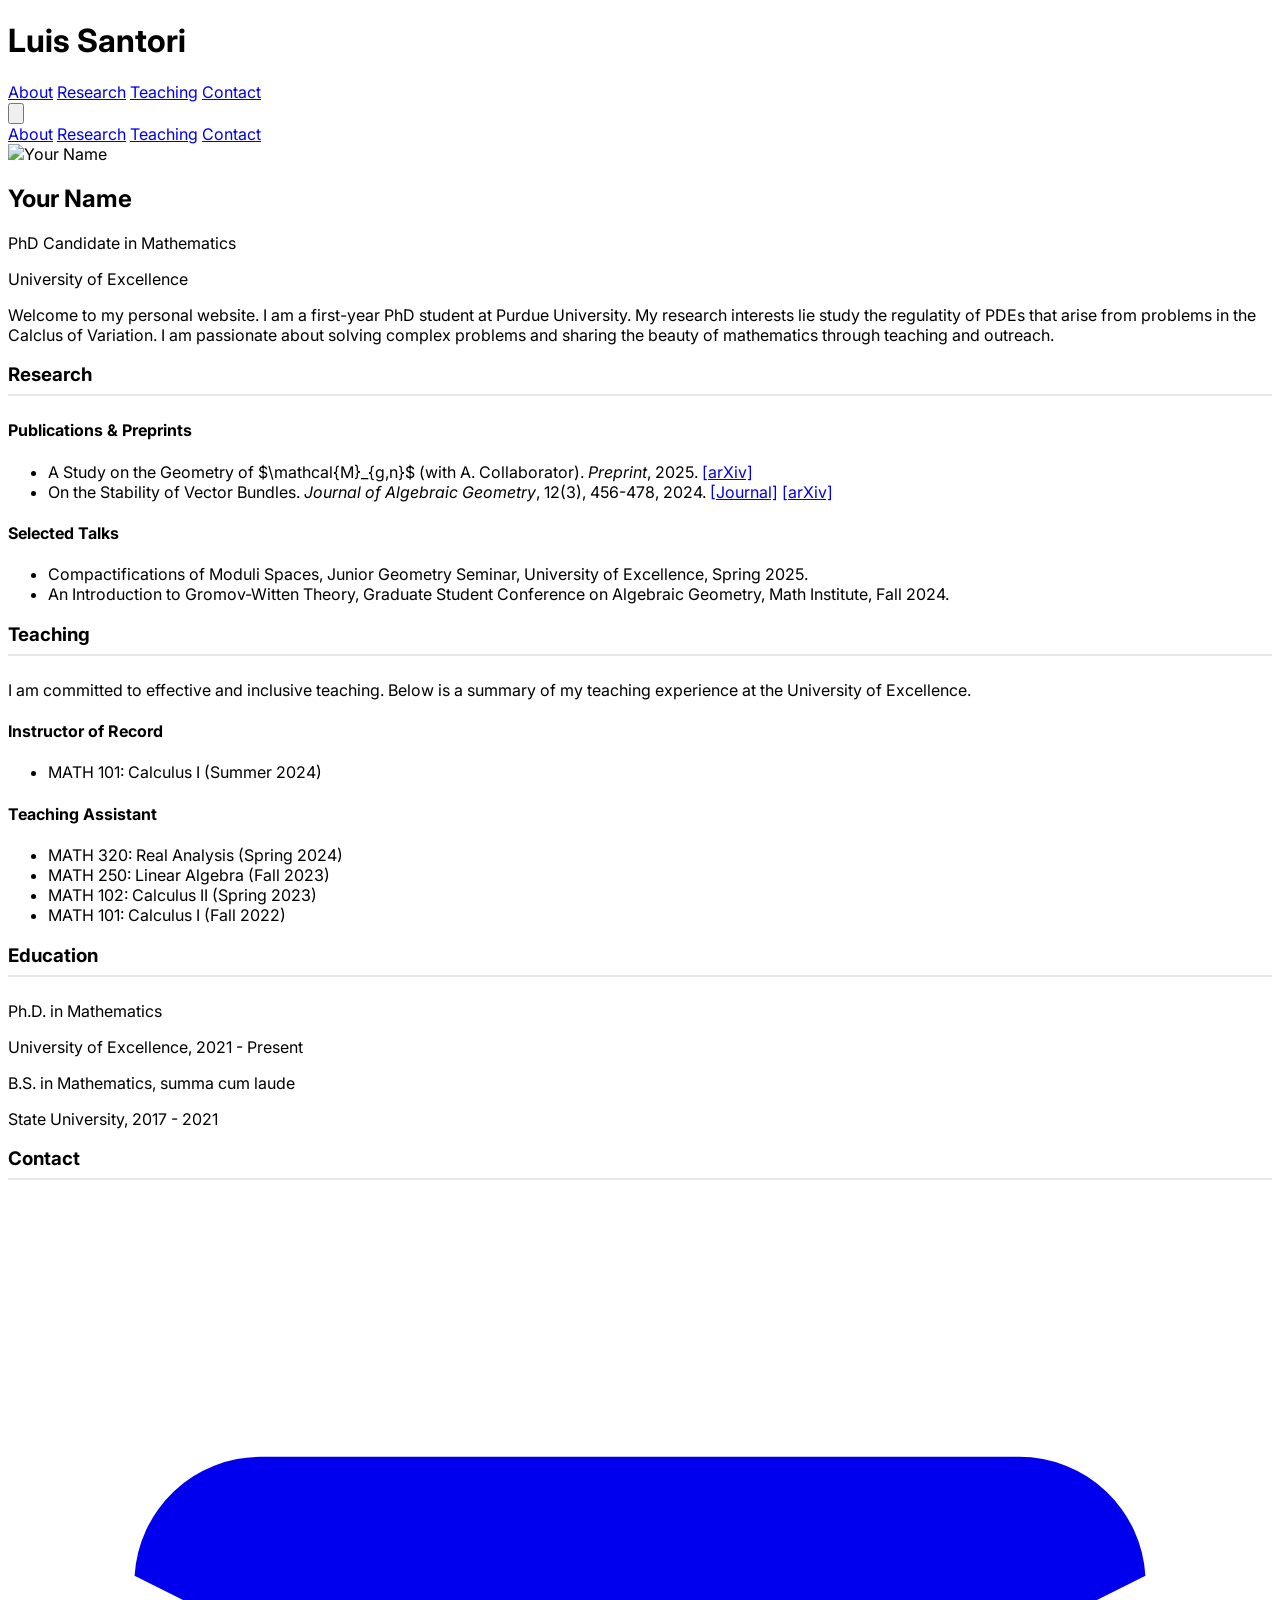
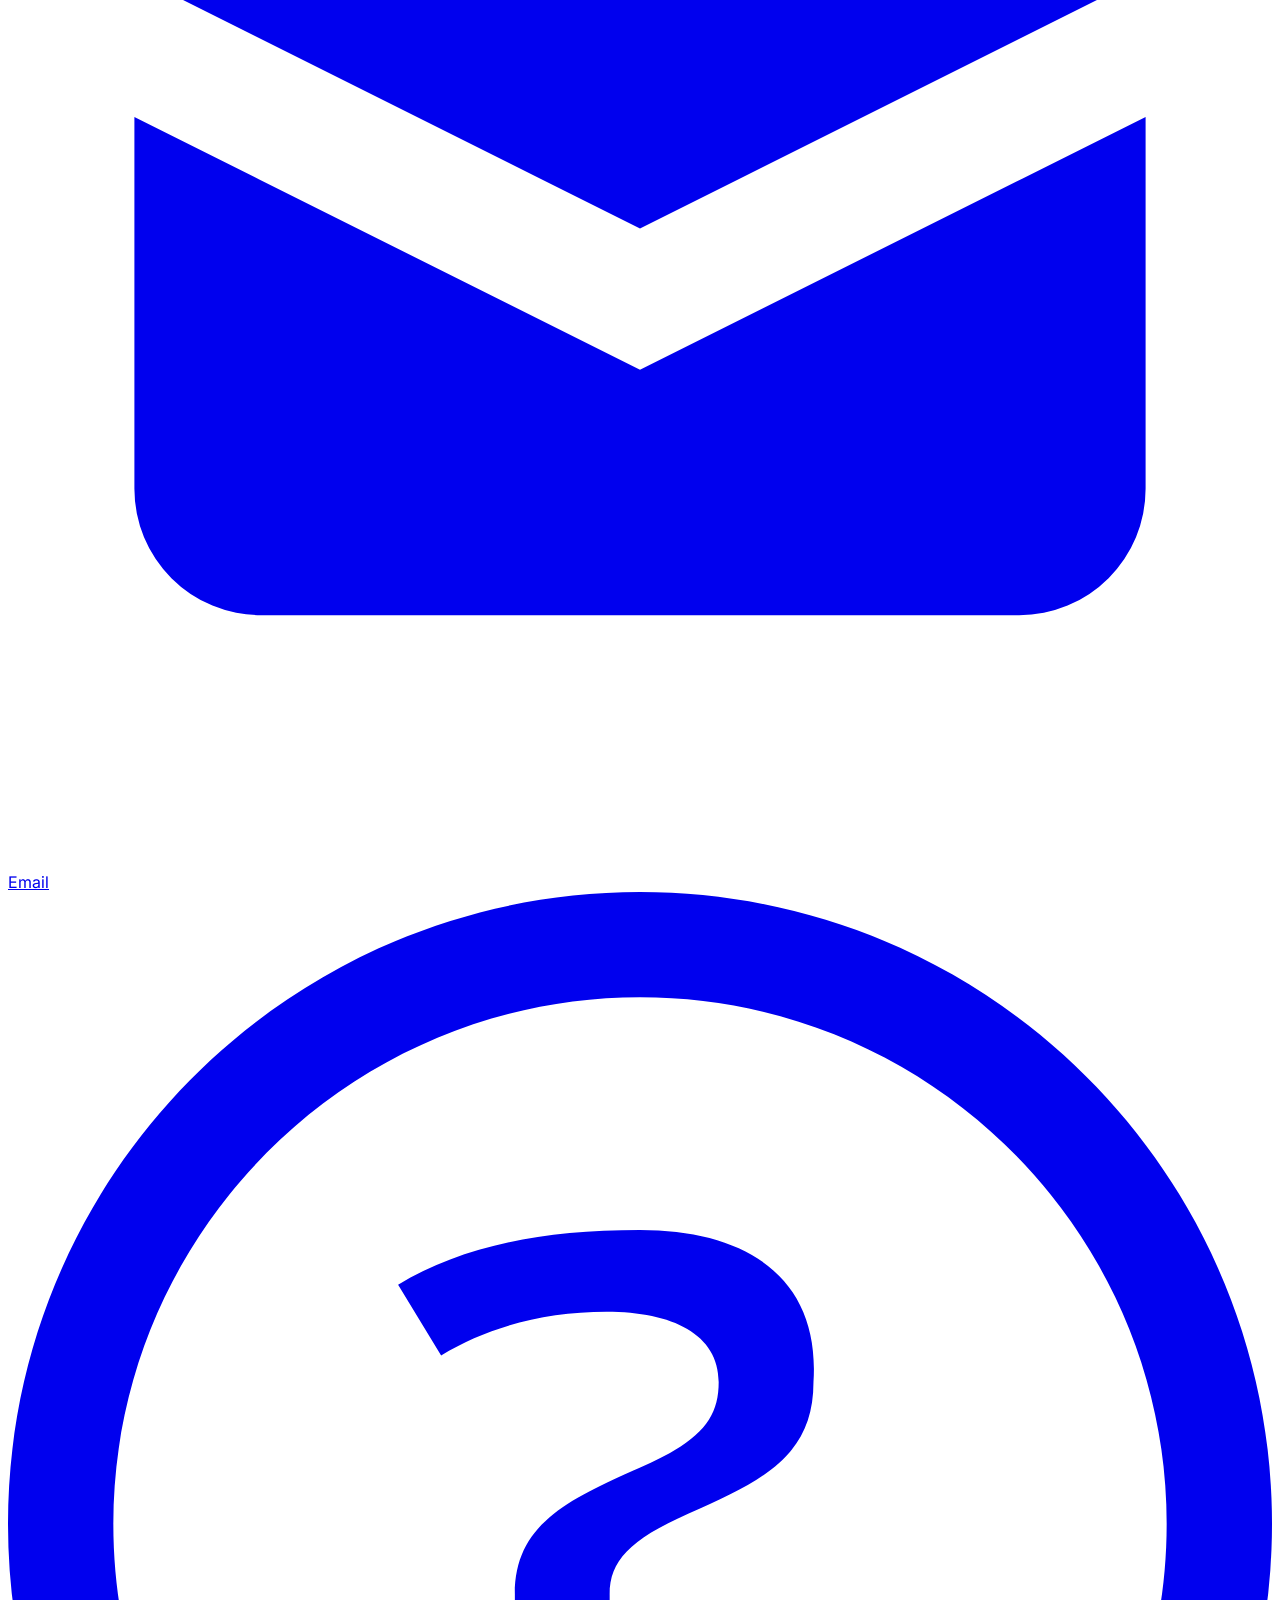
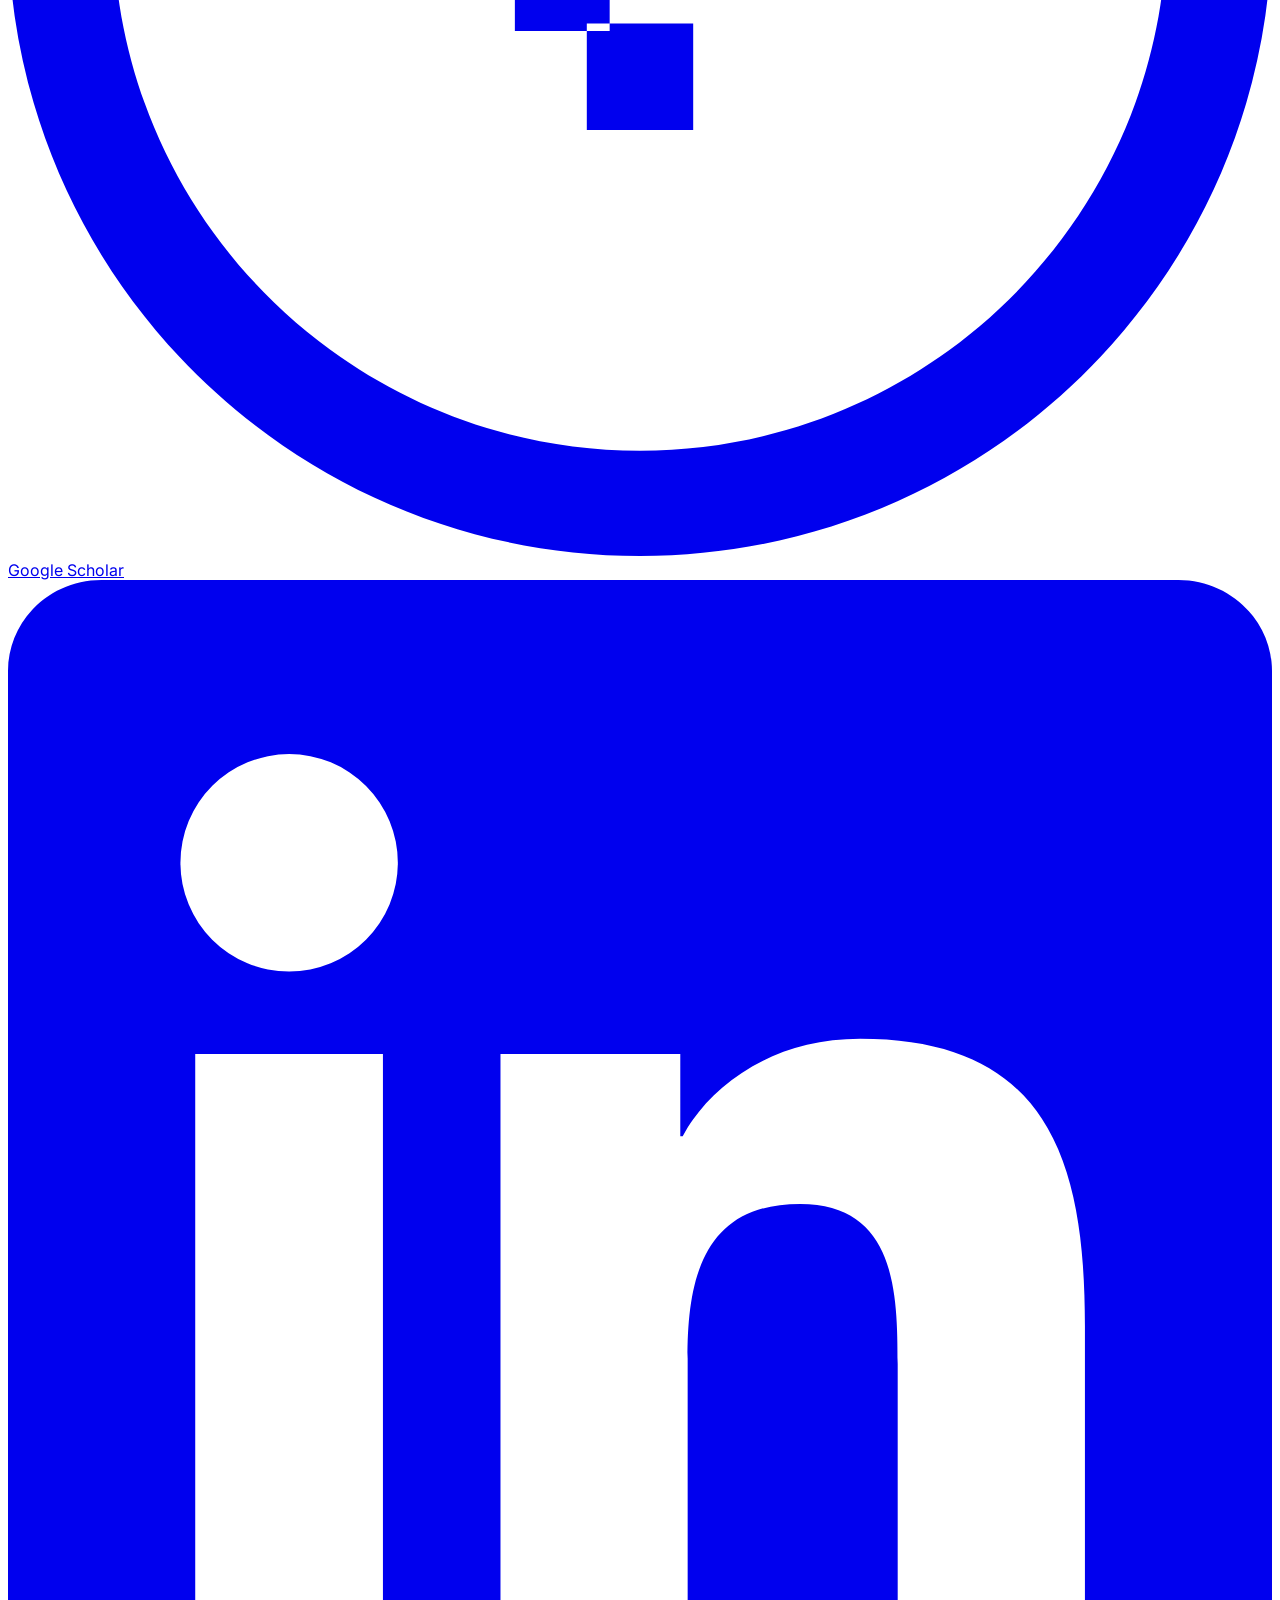
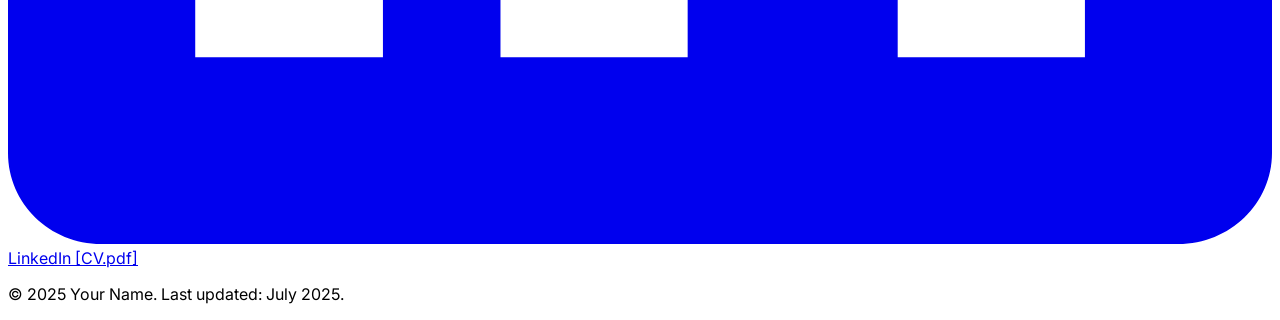
==== index.html @ cc367f64 "Update index.html" ====
<!DOCTYPE html>
<html lang="en">
<head>
    <meta charset="UTF-8">
    <meta name="viewport" content="width=device-width, initial-scale=1.0">
    <title>Luis Santori - Personal Academic Website</title>
    
    <!-- Tailwind CSS for styling -->
    <script src="https://cdn.tailwindcss.com"></script>
    
    <!-- Google Fonts: Inter for a clean, modern look -->
    <link rel="preconnect" href="https://fonts.googleapis.com">
    <link rel="preconnect" href="https://fonts.gstatic.com" crossorigin>
    <link href="https://fonts.googleapis.com/css2?family=Inter:wght@400;500;700&display=swap" rel="stylesheet">
    
    <!-- MathJax for LaTeX rendering -->
    <script>
        MathJax = {
          tex: {
            inlineMath: [['$', '$'], ['\\(', '\\)']],
            displayMath: [['$$', '$$'], ['\\[', '\\]']],
            processEscapes: true,
            processEnvironments: true
          },
          options: {
            skipHtmlTags: ['script', 'noscript', 'style', 'textarea', 'pre']
          }
        };
    </script>
    <script src="https://cdn.jsdelivr.net/npm/mathjax@3/es5/tex-mml-chtml.js" id="MathJax-script"></script>

    <style>
        /* Custom styles */
        body {
            font-family: 'Inter', sans-serif;
            scroll-behavior: smooth;
        }
        .section-title {
            border-bottom: 2px solid #e5e7eb; /* gray-200 */
            padding-bottom: 0.5rem;
            margin-bottom: 1.5rem;
        }
        /* Style for active navigation link */
        .nav-link-active {
            color: #1d4ed8; /* blue-700 */
            font-weight: 500;
        }
        /* Simple animation for section fade-in on scroll */
        .fade-in-section {
            opacity: 0;
            transform: translateY(20px);
            transition: opacity 0.6s ease-out, transform 0.6s ease-out;
        }
        .fade-in-section.is-visible {
            opacity: 1;
            transform: translateY(0);
        }
    </style>
</head>
<body class="bg-gray-50 text-gray-800">

    <!-- Header & Navigation -->
    <header class="bg-white/80 backdrop-blur-lg sticky top-0 z-50 border-b border-gray-200">
        <div class="container mx-auto px-6 py-4 flex justify-between items-center">
            <h1 class="text-2xl font-bold text-gray-900">Luis Santori</h1>
            <nav class="hidden md:flex space-x-8 text-gray-600">
                <a href="#about" class="hover:text-blue-600 transition-colors">About</a>
                <a href="#research" class="hover:text-blue-600 transition-colors">Research</a>
                <a href="#teaching" class="hover:text-blue-600 transition-colors">Teaching</a>
                <a href="#contact" class="hover:text-blue-600 transition-colors">Contact</a>
            </nav>
            <!-- Mobile Menu Button -->
            <button id="mobile-menu-button" class="md:hidden focus:outline-none">
                <svg class="w-6 h-6" fill="none" stroke="currentColor" viewBox="0 0 24 24" xmlns="http://www.w3.org/2000/svg"><path stroke-linecap="round" stroke-linejoin="round" stroke-width="2" d="M4 6h16M4 12h16m-7 6h7"></path></svg>
            </button>
        </div>
        <!-- Mobile Menu -->
        <div id="mobile-menu" class="hidden md:hidden px-6 pb-4">
            <a href="#about" class="block py-2 text-gray-600 hover:text-blue-600">About</a>
            <a href="#research" class="block py-2 text-gray-600 hover:text-blue-600">Research</a>
            <a href="#teaching" class="block py-2 text-gray-600 hover:text-blue-600">Teaching</a>
            <a href="#contact" class="block py-2 text-gray-600 hover:text-blue-600">Contact</a>
        </div>
    </header>

    <!-- Main Content -->
    <main class="container mx-auto px-6 py-12">

        <!-- Hero/About Section -->
        <section id="about" class="mb-16 fade-in-section">
            <div class="flex flex-col md:flex-row items-center gap-8">
                <div class="w-48 h-48 md:w-56 md:h-56 flex-shrink-0">
                    <img src="https://placehold.co/400x400/e2e8f0/334155?text=Your+Photo" 
                         alt="Your Name" 
                         class="rounded-full object-cover w-full h-full shadow-lg"
                         onerror="this.onerror=null;this.src='https://placehold.co/400x400/e2e8f0/334155?text=Image+Not+Found';">
                </div>
                <div class="text-center md:text-left">
                    <h2 class="text-4xl font-bold text-gray-900">Your Name</h2>
                    <p class="text-xl text-blue-700 mt-1">PhD Candidate in Mathematics</p>
                    <p class="text-lg text-gray-600">University of Excellence</p>
                    <p class="mt-4 max-w-2xl text-gray-700">
                        Welcome to my personal website. I am a first-year PhD student at Purdue University. My research interests lie study the regulatity of PDEs that arise from problems in the Calclus of Variation. I am passionate about solving complex problems and sharing the beauty of mathematics through teaching and outreach.
                    </p>
                </div>
            </div>
        </section>

        <!-- Research Section -->
        <section id="research" class="mb-16 fade-in-section">
            <h3 class="text-3xl font-bold section-title">Research</h3>
            
            <div class="space-y-8">
                <div>
                    <h4 class="text-xl font-semibold text-gray-800 mb-2">Publications & Preprints</h4>
                    <ul class="list-disc list-inside space-y-4 pl-4">
                        <li>
                            <span class="font-semibold">A Study on the Geometry of $\mathcal{M}_{g,n}$</span> (with A. Collaborator). 
                            <em class="text-gray-600">Preprint</em>, 2025. 
                            <a href="#" class="text-blue-600 hover:underline">[arXiv]</a>
                        </li>
                        <li>
                            <span class="font-semibold">On the Stability of Vector Bundles</span>. 
                            <em class="text-gray-600">Journal of Algebraic Geometry</em>, 12(3), 456-478, 2024.
                            <a href="#" class="text-blue-600 hover:underline">[Journal]</a> 
                            <a href="#" class="text-blue-600 hover:underline">[arXiv]</a>
                        </li>
                    </ul>
                </div>

                <div>
                    <h4 class="text-xl font-semibold text-gray-800 mb-2">Selected Talks</h4>
                    <ul class="list-disc list-inside space-y-4 pl-4">
                        <li>
                            <span class="font-semibold">Compactifications of Moduli Spaces</span>, Junior Geometry Seminar, University of Excellence, Spring 2025.
                        </li>
                        <li>
                            <span class="font-semibold">An Introduction to Gromov-Witten Theory</span>, Graduate Student Conference on Algebraic Geometry, Math Institute, Fall 2024.
                        </li>
                    </ul>
                </div>
            </div>
        </section>

        <!-- Teaching Section -->
        <section id="teaching" class="mb-16 fade-in-section">
            <h3 class="text-3xl font-bold section-title">Teaching</h3>
            <p class="mb-4 text-gray-700">I am committed to effective and inclusive teaching. Below is a summary of my teaching experience at the University of Excellence.</p>
            <div class="space-y-4">
                <div class="p-4 bg-white rounded-lg shadow-sm border border-gray-200">
                    <h4 class="font-semibold text-lg text-gray-800">Instructor of Record</h4>
                    <ul class="list-disc list-inside pl-4 mt-2 text-gray-600">
                        <li>MATH 101: Calculus I (Summer 2024)</li>
                    </ul>
                </div>
                <div class="p-4 bg-white rounded-lg shadow-sm border border-gray-200">
                    <h4 class="font-semibold text-lg text-gray-800">Teaching Assistant</h4>
                    <ul class="list-disc list-inside pl-4 mt-2 text-gray-600">
                        <li>MATH 320: Real Analysis (Spring 2024)</li>
                        <li>MATH 250: Linear Algebra (Fall 2023)</li>
                        <li>MATH 102: Calculus II (Spring 2023)</li>
                        <li>MATH 101: Calculus I (Fall 2022)</li>
                    </ul>
                </div>
            </div>
        </section>

        <!-- Education Section -->
        <section id="education" class="mb-16 fade-in-section">
            <h3 class="text-3xl font-bold section-title">Education</h3>
            <div class="space-y-4">
                 <div class="p-4 bg-white rounded-lg shadow-sm border border-gray-200">
                    <p class="font-semibold text-lg">Ph.D. in Mathematics</p>
                    <p class="text-gray-600">University of Excellence, 2021 - Present</p>
                </div>
                <div class="p-4 bg-white rounded-lg shadow-sm border border-gray-200">
                    <p class="font-semibold text-lg">B.S. in Mathematics, summa cum laude</p>
                    <p class="text-gray-600">State University, 2017 - 2021</p>
                </div>
            </div>
        </section>

        <!-- Contact Section -->
        <section id="contact" class="fade-in-section">
            <h3 class="text-3xl font-bold section-title">Contact</h4>
            <div class="flex flex-wrap gap-6 items-center">
                <a href="mailto:your.email@example.com" class="flex items-center space-x-2 text-gray-700 hover:text-blue-600 transition-colors">
                    <svg class="w-6 h-6" fill="currentColor" viewBox="0 0 20 20"><path d="M2.003 5.884L10 9.882l7.997-3.998A2 2 0 0016 4H4a2 2 0 00-1.997 1.884z"></path><path d="M18 8.118l-8 4-8-4V14a2 2 0 002 2h12a2 2 0 002-2V8.118z"></path></svg>
                    <span>Email</span>
                </a>
                <a href="#" class="flex items-center space-x-2 text-gray-700 hover:text-blue-600 transition-colors">
                    <svg class="w-6 h-6" fill="currentColor" viewBox="0 0 24 24"><path d="M12 0C5.372 0 0 5.372 0 12s5.372 12 12 12 12-5.372 12-12S18.628 0 12 0zm0 22C6.486 22 2 17.514 2 12S6.486 2 12 2s10 4.486 10 10-4.486 10-10 10zm-1.432-11.314l-.001.002.001-.002zM12 6.42c-1.99 0-3.428.34-4.593 1.037l.817 1.343c.873-.532 1.942-.83 3.14-.83 1.255 0 2.13.43 2.13 1.332 0 .72-.37 1.132-1.5 1.632-1.41.62-2.37 1.1-2.37 2.4v.7h1.8v-.7c0-.62.37-1.032 1.5-1.532 1.41-.62 2.37-1.1 2.37-2.5C15.42 7.34 14.05 6.42 12 6.42zm-1.01 7.47h2.02v2.02h-2.02v-2.02z"/></svg>
                    <span>Google Scholar</span>
                </a>
                <a href="#" class="flex items-center space-x-2 text-gray-700 hover:text-blue-600 transition-colors">
                    <svg class="w-6 h-6" fill="currentColor" viewBox="0 0 24 24"><path d="M20.447 20.452h-3.554v-5.569c0-1.328-.027-3.037-1.852-3.037-1.853 0-2.136 1.445-2.136 2.939v5.667H9.351V9h3.414v1.561h.046c.477-.9 1.637-1.85 3.37-1.85 3.601 0 4.267 2.37 4.267 5.455v6.286zM5.337 7.433a2.062 2.062 0 01-2.063-2.065 2.064 2.064 0 112.063 2.065zm1.782 13.019H3.555V9h3.564v11.452zM22.225 0H1.771C.792 0 0 .774 0 1.729v20.542C0 23.227.792 24 1.771 24h20.451C23.2 24 24 23.227 24 22.271V1.729C24 .774 23.2 0 22.225 0z"/></svg>
                    <span>LinkedIn</span>
                </a>
                <a href="#" class="flex items-center space-x-2 text-gray-700 hover:text-blue-600 transition-colors">
                    <span>[CV.pdf]</span>
                </a>
            </div>
        </section>
    </main>

    <!-- Footer -->
    <footer class="bg-white border-t border-gray-200 mt-12">
        <div class="container mx-auto px-6 py-4 text-center text-gray-500">
            <p>&copy; 2025 Your Name. Last updated: July 2025.</p>
        </div>
    </footer>

    <script>
        // JavaScript for mobile menu toggle
        const mobileMenuButton = document.getElementById('mobile-menu-button');
        const mobileMenu = document.getElementById('mobile-menu');
        mobileMenuButton.addEventListener('click', () => {
            mobileMenu.classList.toggle('hidden');
        });

        // JavaScript for fade-in sections on scroll
        const sections = document.querySelectorAll('.fade-in-section');
        const observer = new IntersectionObserver((entries) => {
            entries.forEach(entry => {
                if (entry.isIntersecting) {
                    entry.target.classList.add('is-visible');
                }
            });
        }, {
            threshold: 0.1
        });
        sections.forEach(section => {
            observer.observe(section);
        });
    </script>

</body>
</html>
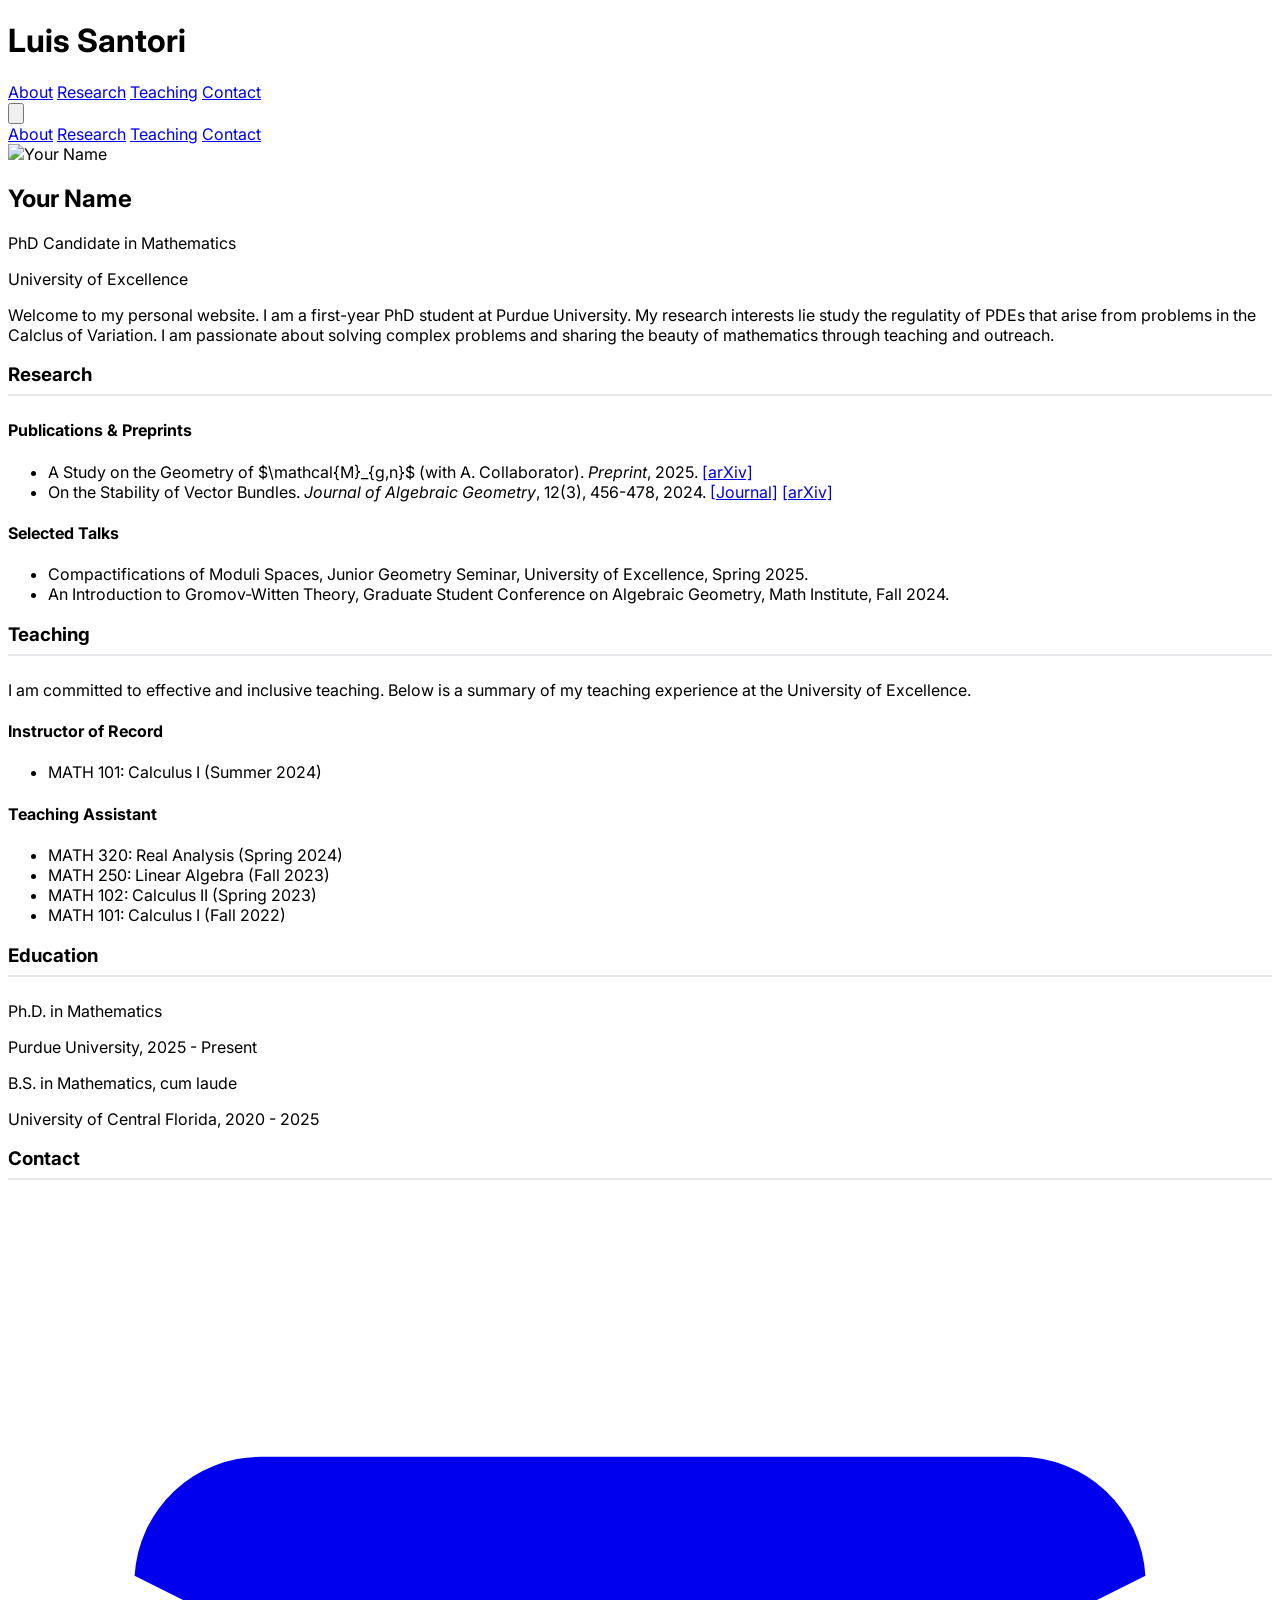
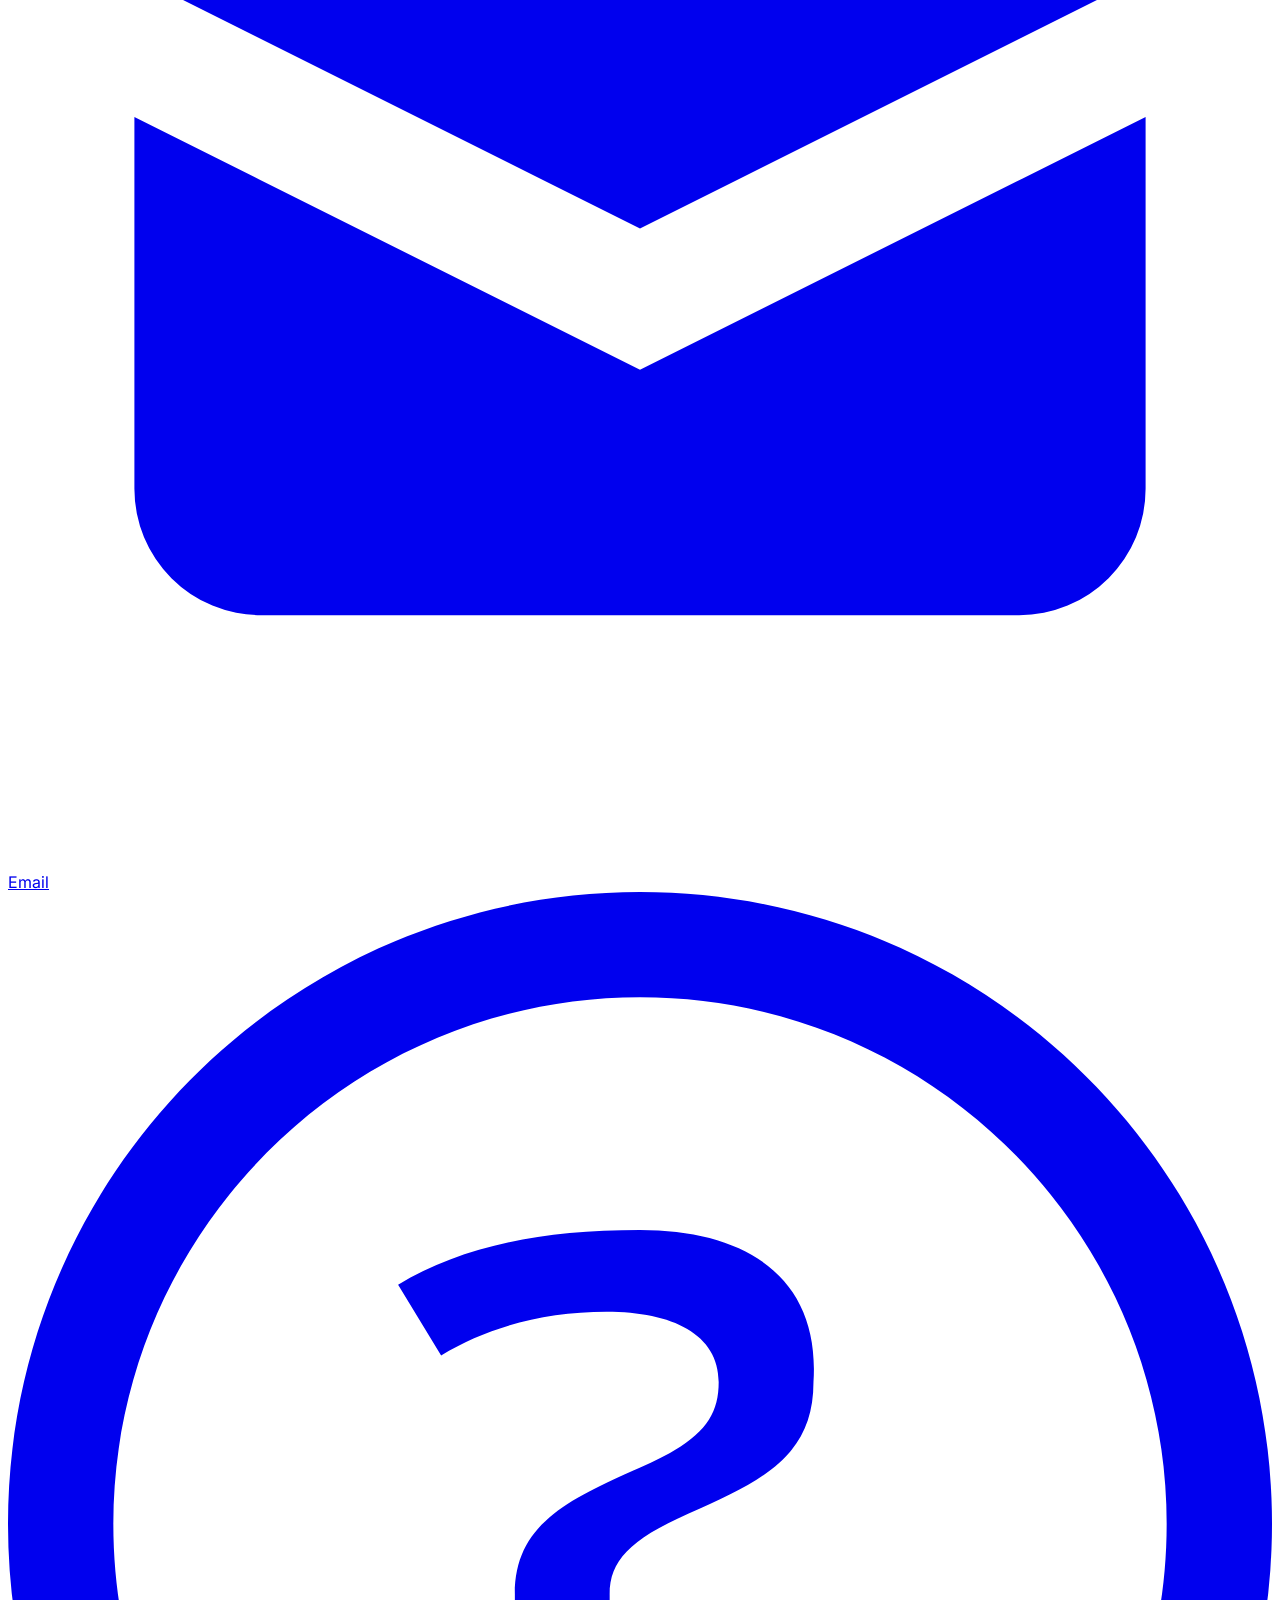
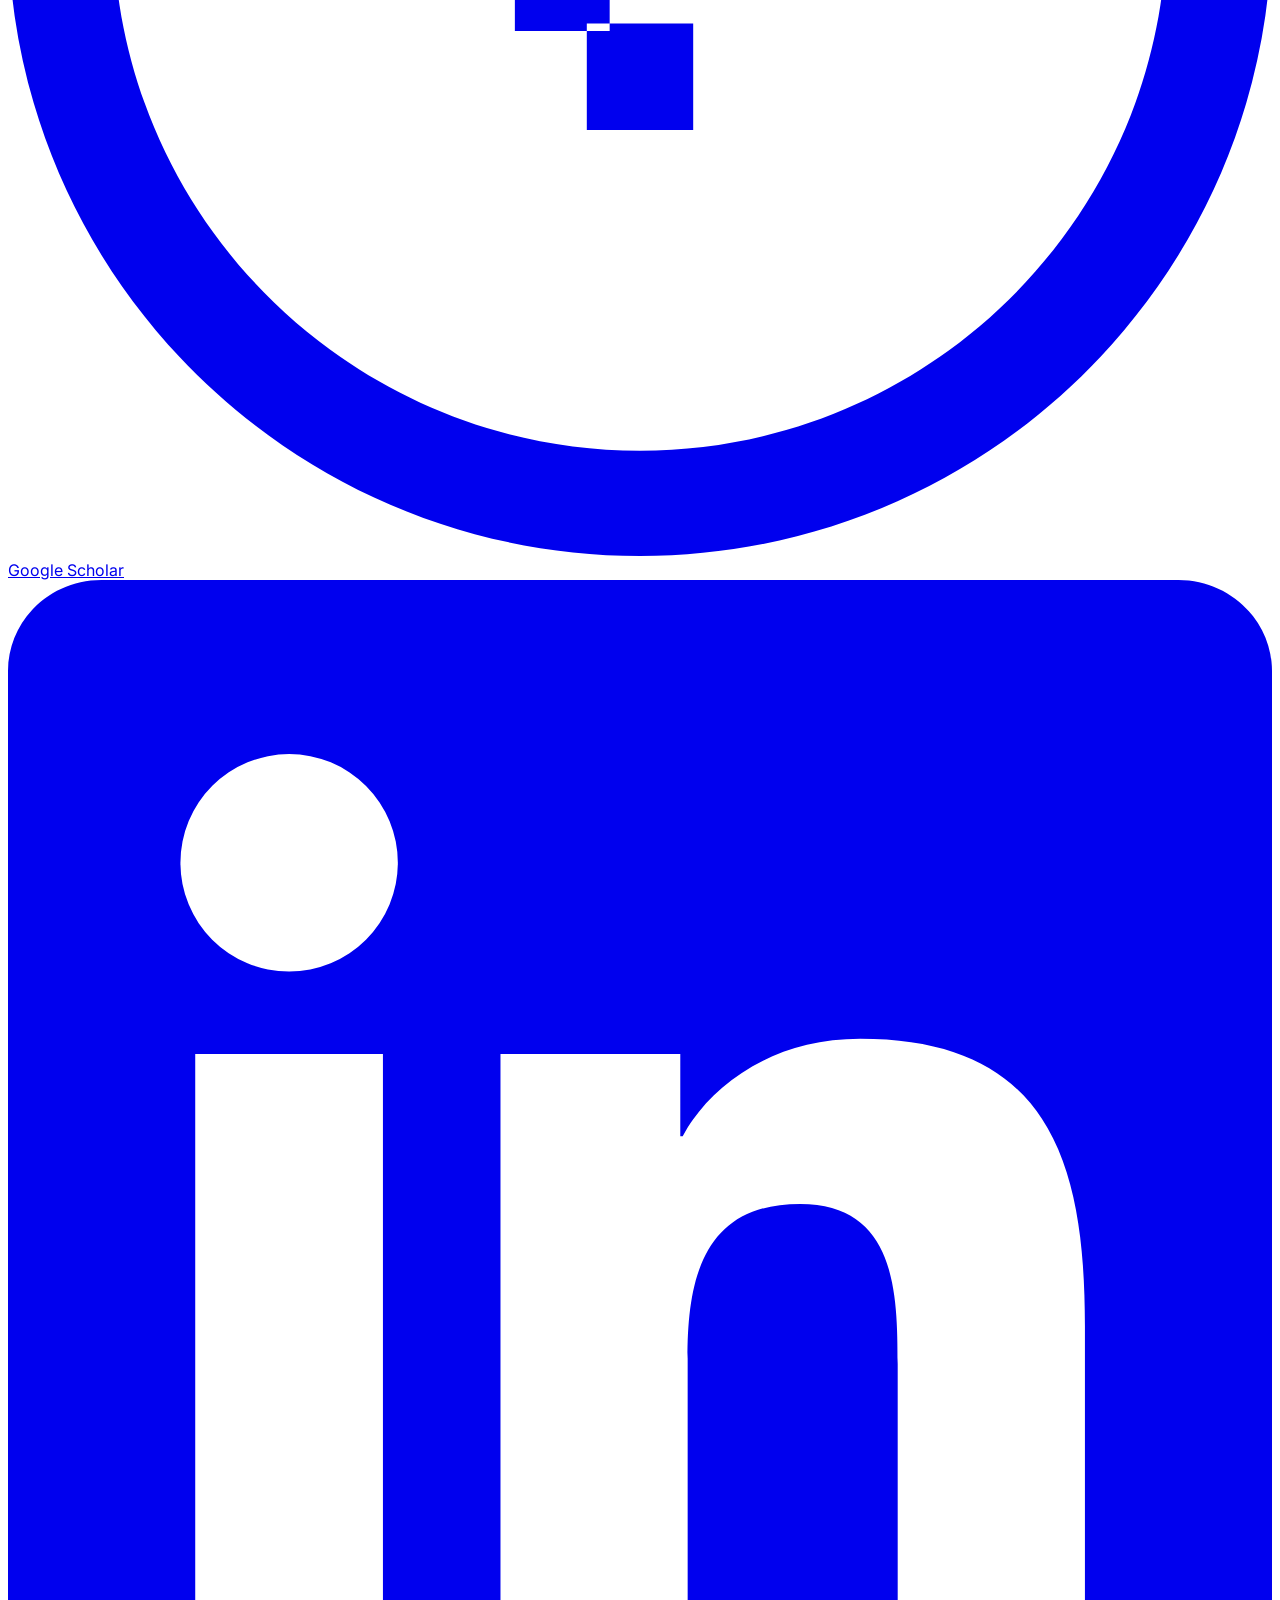
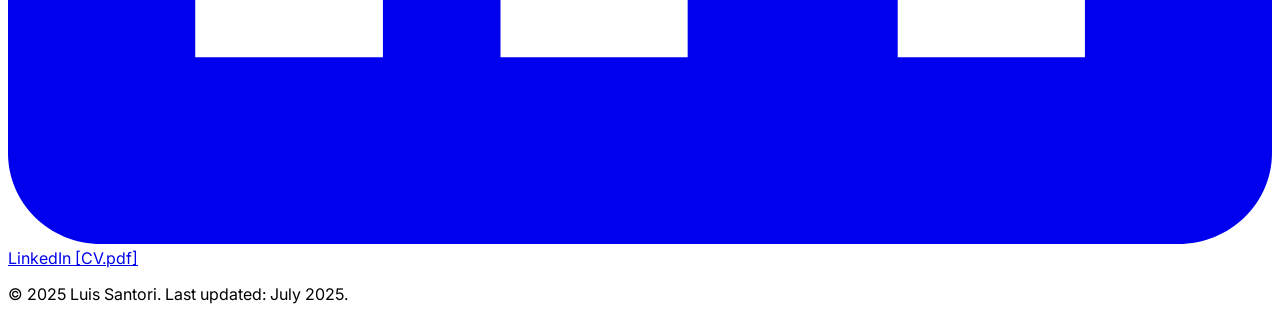
==== commit 2bcfb226: "Update index.html" ====
--- a/index.html
+++ b/index.html
@@ -171,11 +171,11 @@
             <div class="space-y-4">
                  <div class="p-4 bg-white rounded-lg shadow-sm border border-gray-200">
                     <p class="font-semibold text-lg">Ph.D. in Mathematics</p>
-                    <p class="text-gray-600">University of Excellence, 2021 - Present</p>
+                    <p class="text-gray-600">Purdue University, 2025 - Present</p>
                 </div>
                 <div class="p-4 bg-white rounded-lg shadow-sm border border-gray-200">
-                    <p class="font-semibold text-lg">B.S. in Mathematics, summa cum laude</p>
-                    <p class="text-gray-600">State University, 2017 - 2021</p>
+                    <p class="font-semibold text-lg">B.S. in Mathematics, cum laude</p>
+                    <p class="text-gray-600">University of Central Florida, 2020 - 2025</p>
                 </div>
             </div>
         </section>
@@ -206,7 +206,7 @@
     <!-- Footer -->
     <footer class="bg-white border-t border-gray-200 mt-12">
         <div class="container mx-auto px-6 py-4 text-center text-gray-500">
-            <p>&copy; 2025 Your Name. Last updated: July 2025.</p>
+            <p>&copy; 2025 Luis Santori. Last updated: July 2025.</p>
         </div>
     </footer>
 
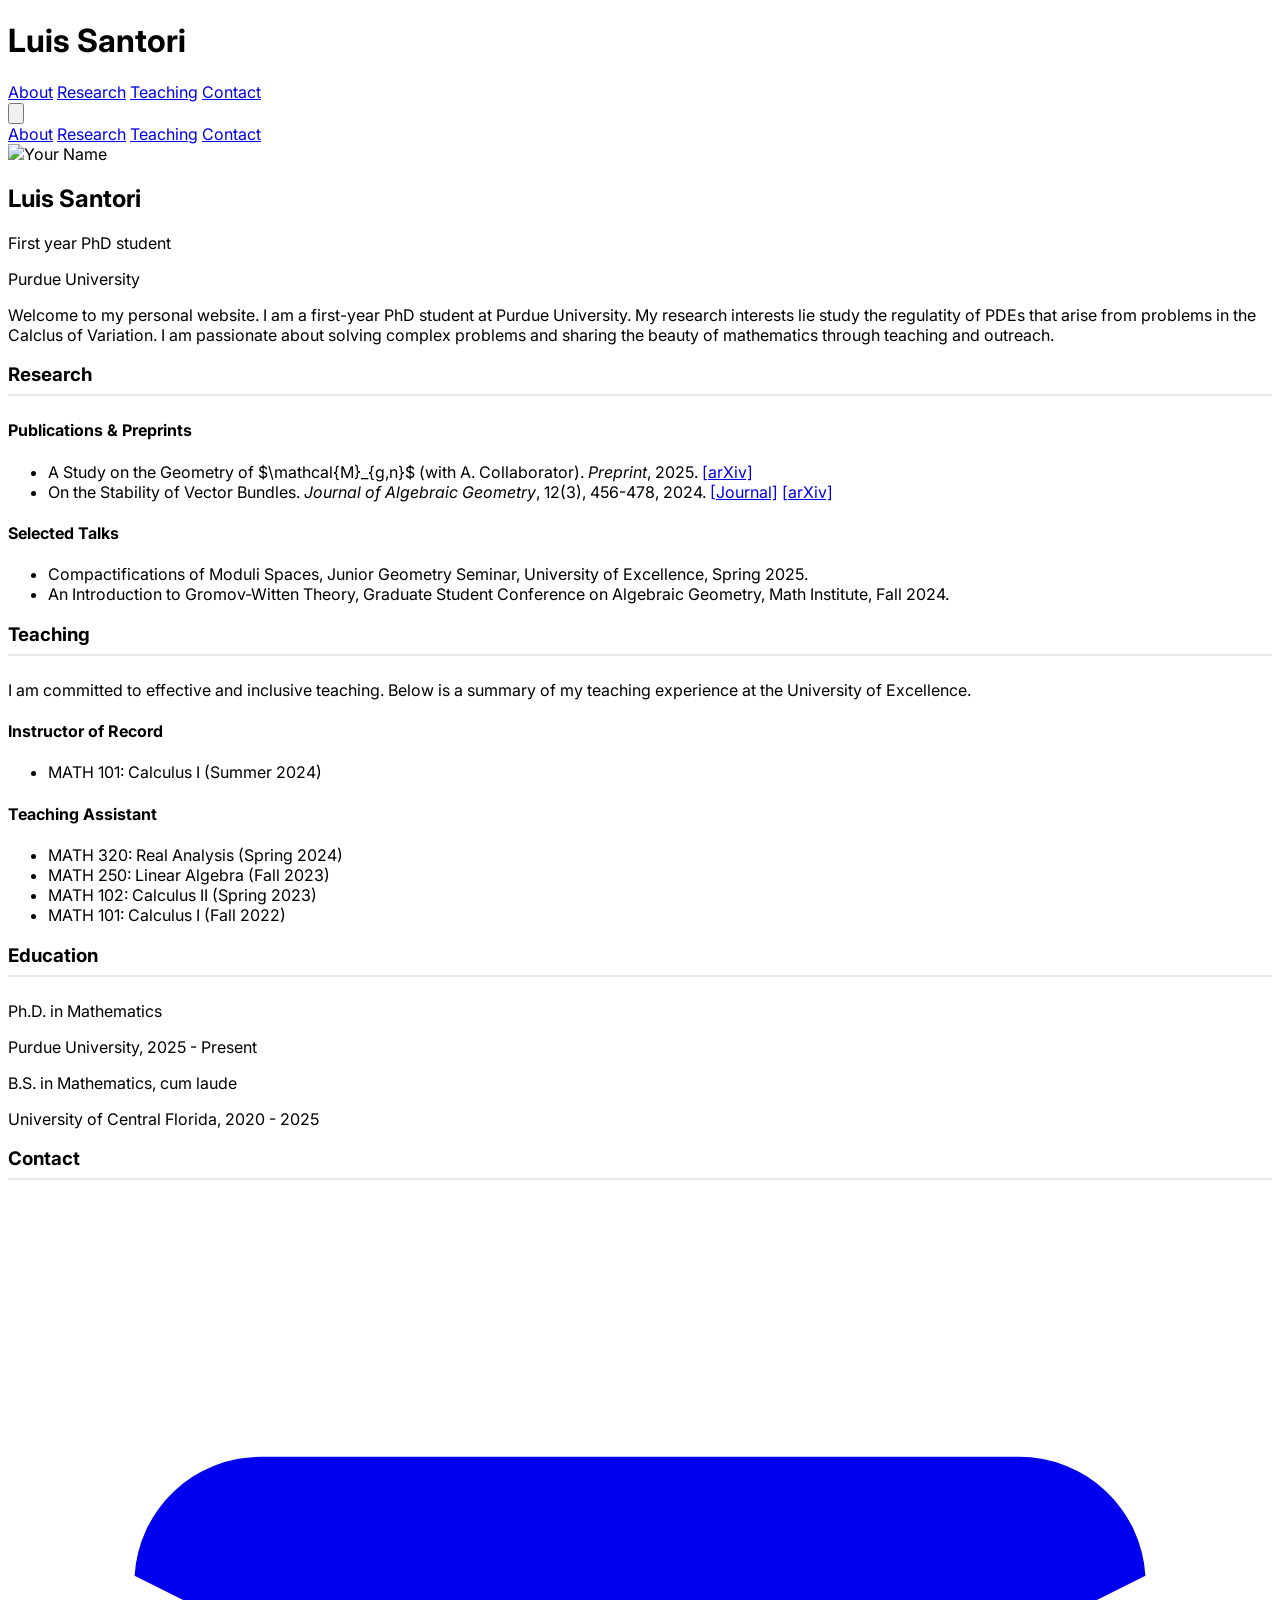
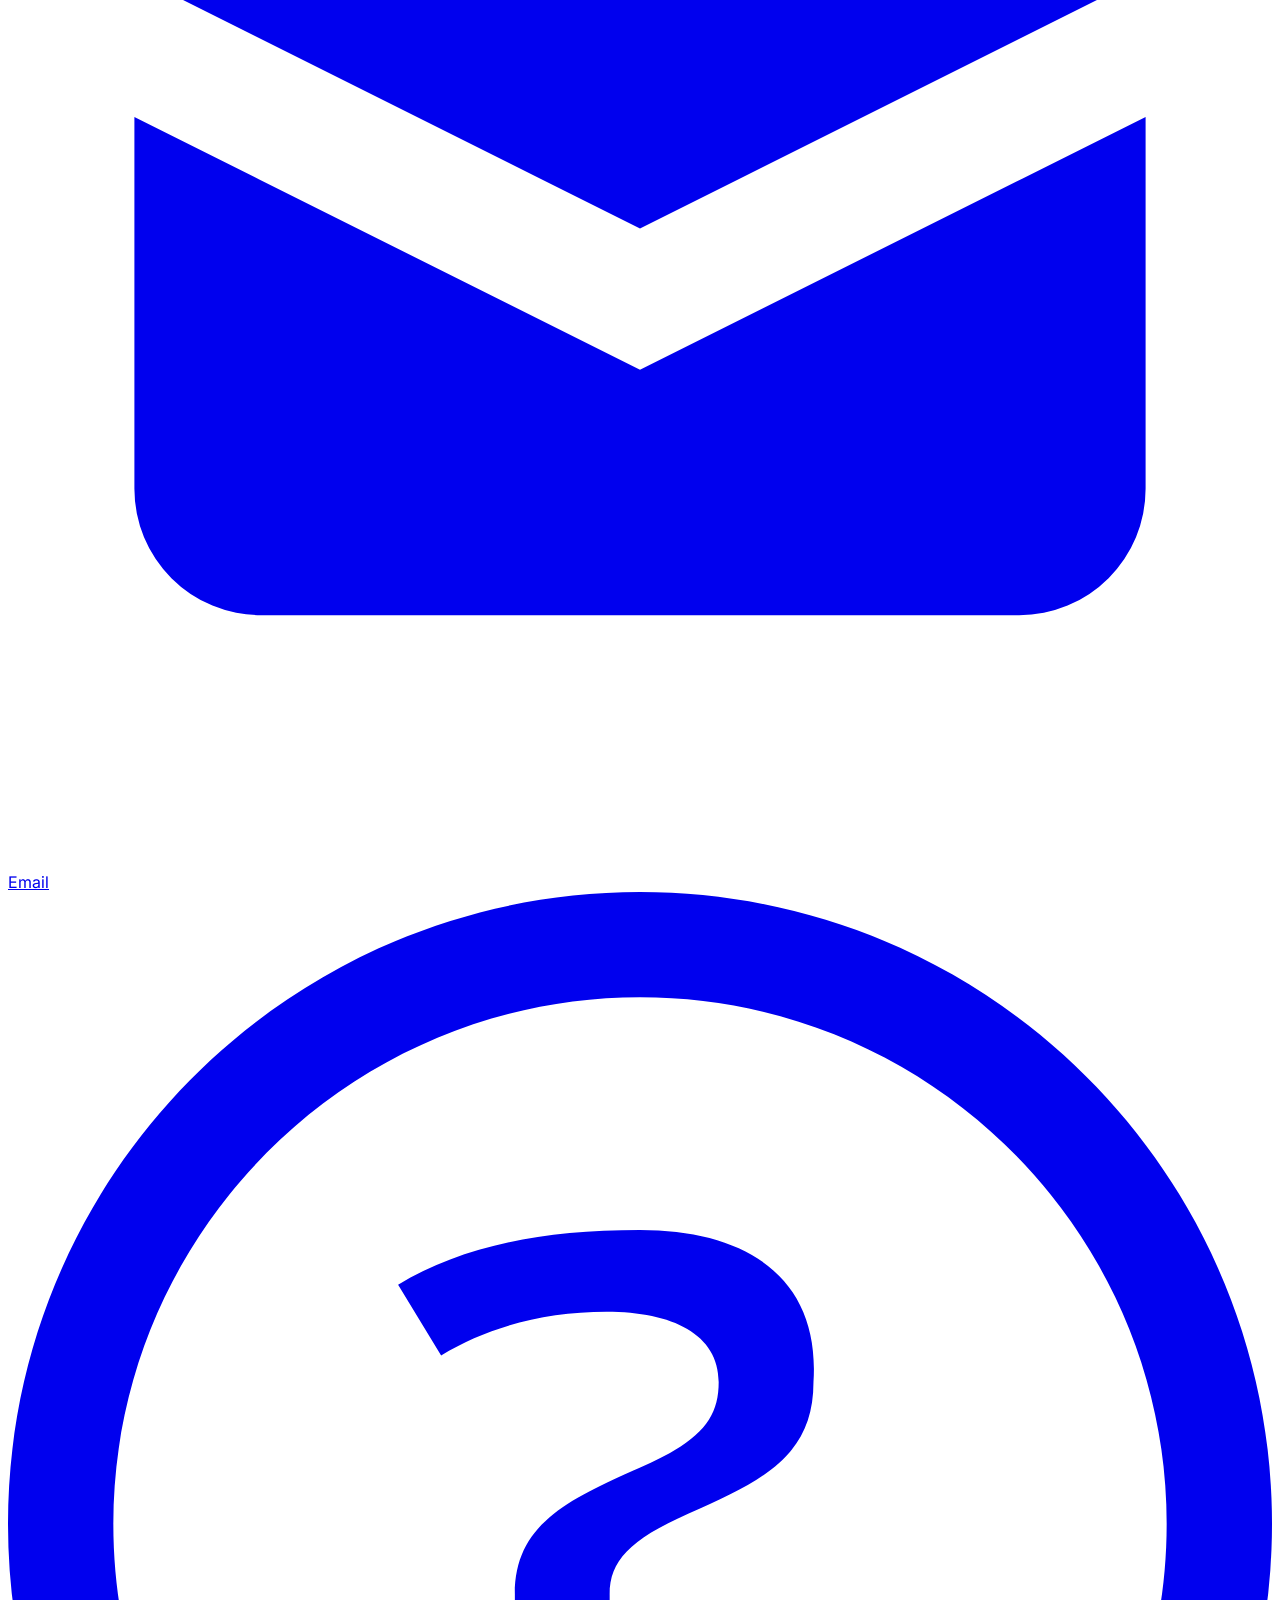
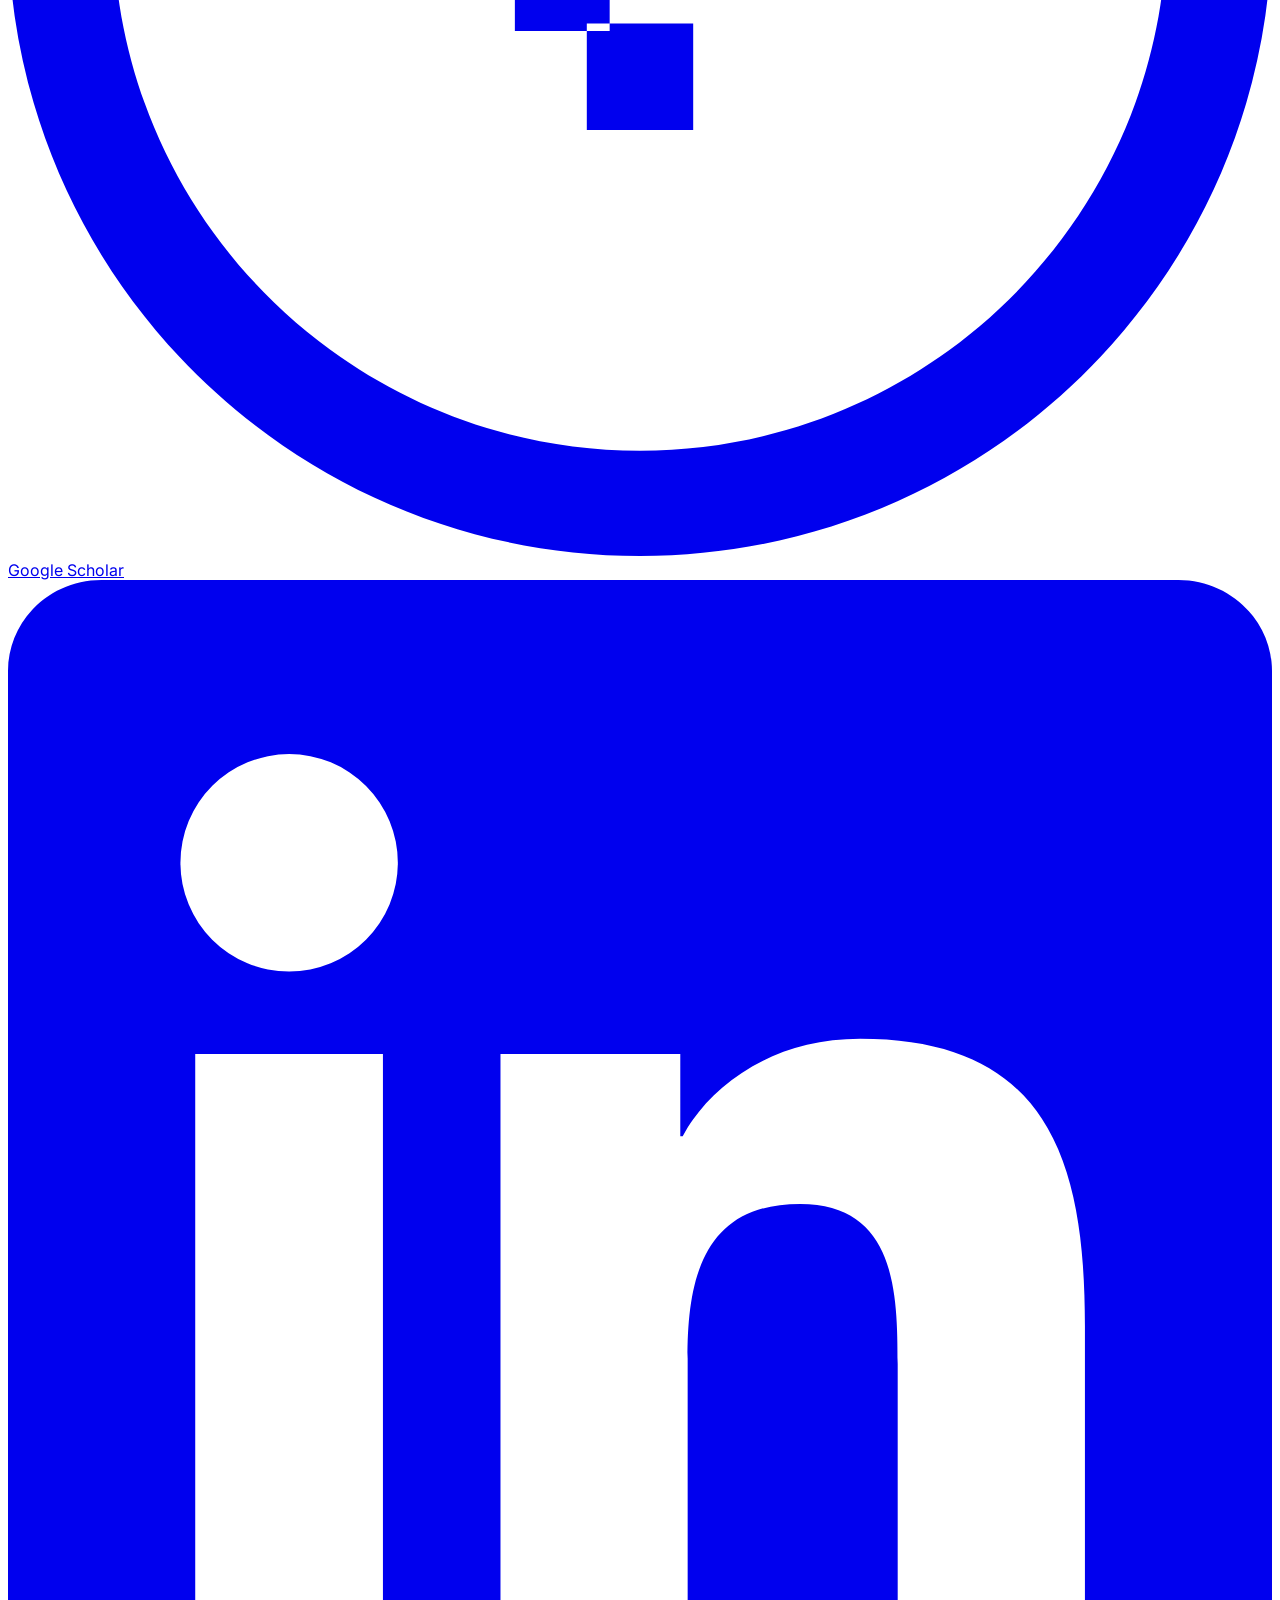
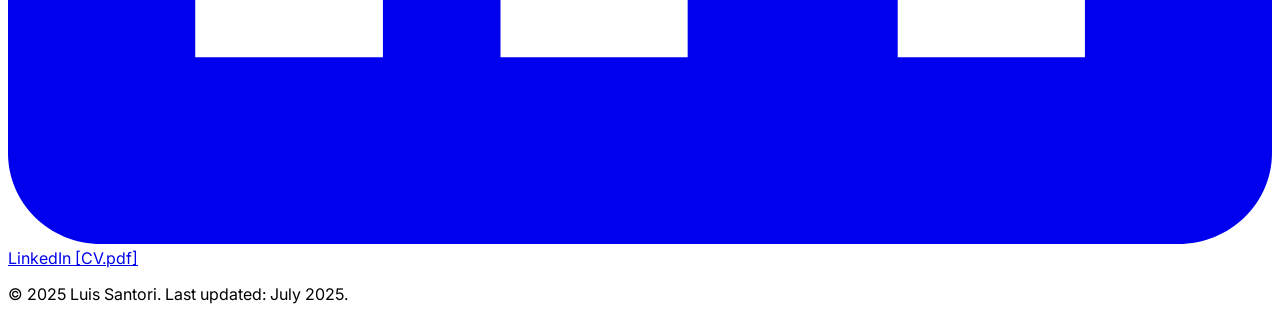
==== commit f15f74b6: "Update index.html" ====
--- a/index.html
+++ b/index.html
@@ -96,9 +96,9 @@
                          onerror="this.onerror=null;this.src='https://placehold.co/400x400/e2e8f0/334155?text=Image+Not+Found';">
                 </div>
                 <div class="text-center md:text-left">
-                    <h2 class="text-4xl font-bold text-gray-900">Your Name</h2>
-                    <p class="text-xl text-blue-700 mt-1">PhD Candidate in Mathematics</p>
-                    <p class="text-lg text-gray-600">University of Excellence</p>
+                    <h2 class="text-4xl font-bold text-gray-900">Luis Santori</h2>
+                    <p class="text-xl text-blue-700 mt-1">First year PhD student</p>
+                    <p class="text-lg text-gray-600">Purdue University</p>
                     <p class="mt-4 max-w-2xl text-gray-700">
                         Welcome to my personal website. I am a first-year PhD student at Purdue University. My research interests lie study the regulatity of PDEs that arise from problems in the Calclus of Variation. I am passionate about solving complex problems and sharing the beauty of mathematics through teaching and outreach.
                     </p>
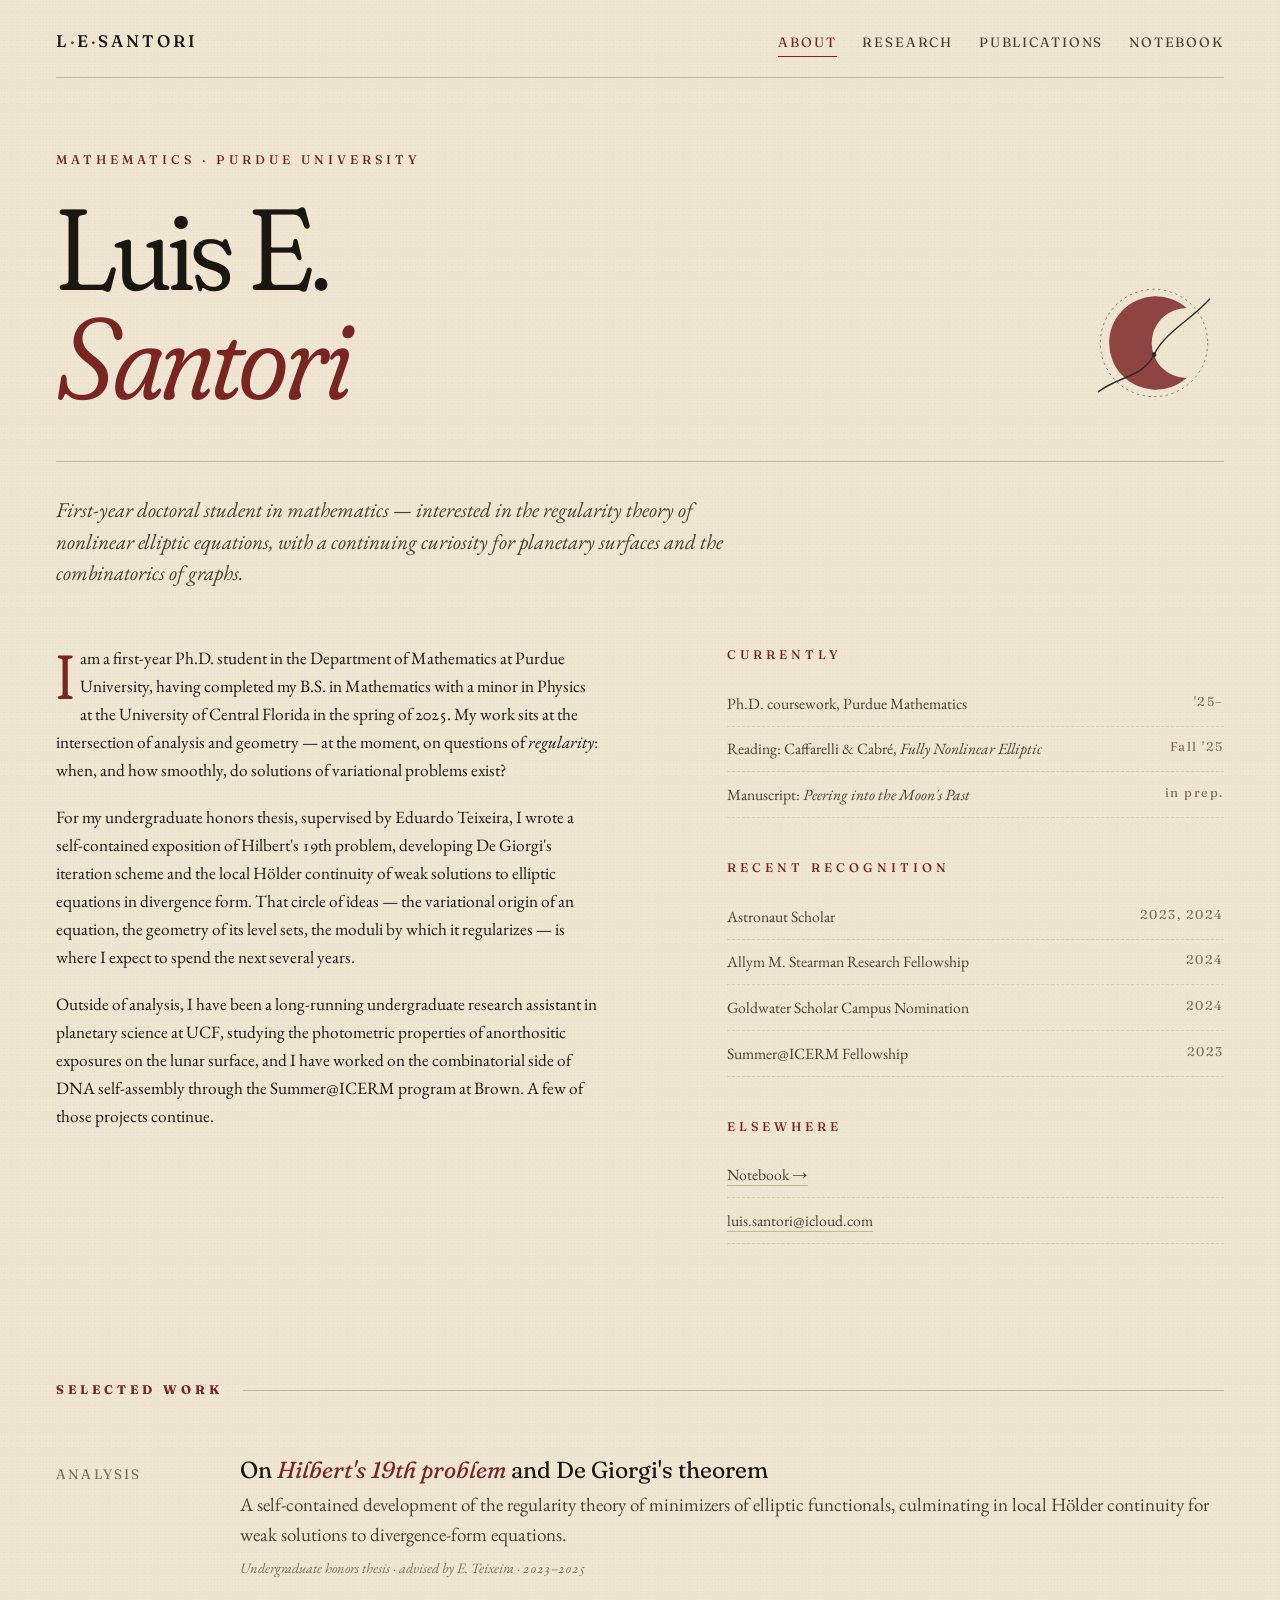
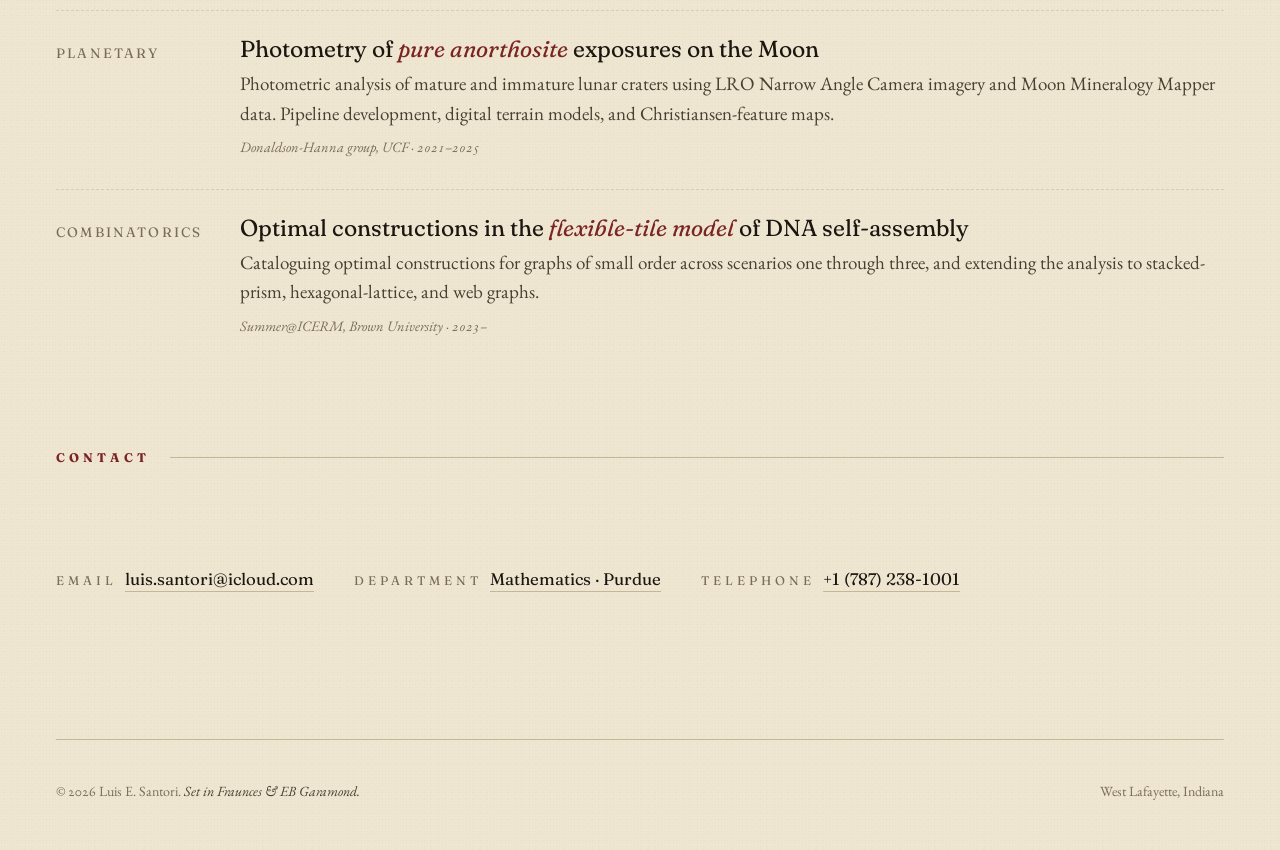
==== commit 51ae5454: "Add files via upload" ====
--- a/index.html
+++ b/index.html
@@ -1,238 +1,129 @@
-<!DOCTYPE html>
+<!doctype html>
 <html lang="en">
 <head>
-    <meta charset="UTF-8">
-    <meta name="viewport" content="width=device-width, initial-scale=1.0">
-    <title>Luis Santori - Personal Academic Website</title>
-    
-    <!-- Tailwind CSS for styling -->
-    <script src="https://cdn.tailwindcss.com"></script>
-    
-    <!-- Google Fonts: Inter for a clean, modern look -->
-    <link rel="preconnect" href="https://fonts.googleapis.com">
-    <link rel="preconnect" href="https://fonts.gstatic.com" crossorigin>
-    <link href="https://fonts.googleapis.com/css2?family=Inter:wght@400;500;700&display=swap" rel="stylesheet">
-    
-    <!-- MathJax for LaTeX rendering -->
-    <script>
-        MathJax = {
-          tex: {
-            inlineMath: [['$', '$'], ['\\(', '\\)']],
-            displayMath: [['$$', '$$'], ['\\[', '\\]']],
-            processEscapes: true,
-            processEnvironments: true
-          },
-          options: {
-            skipHtmlTags: ['script', 'noscript', 'style', 'textarea', 'pre']
-          }
-        };
-    </script>
-    <script src="https://cdn.jsdelivr.net/npm/mathjax@3/es5/tex-mml-chtml.js" id="MathJax-script"></script>
+<meta charset="utf-8" />
+<meta name="viewport" content="width=device-width, initial-scale=1" />
+<title>Luis E. Santori — Mathematics, Purdue University</title>
+<meta name="description" content="Luis E. Santori — first-year doctoral student in mathematics at Purdue University. Regularity theory of PDE, planetary science, and combinatorial graph theory." />
+<link rel="preconnect" href="https://fonts.googleapis.com">
+<link rel="preconnect" href="https://fonts.gstatic.com" crossorigin>
+<link href="https://fonts.googleapis.com/css2?family=Fraunces:ital,opsz,wght,SOFT@0,9..144,300..700,0..100;1,9..144,300..700,0..100&family=EB+Garamond:ital,wght@0,400;0,500;0,600;1,400;1,500&display=swap" rel="stylesheet">
+<link rel="stylesheet" href="styles.css" />
+</head>
+<body>
 
-    <style>
-        /* Custom styles */
-        body {
-            font-family: 'Inter', sans-serif;
-            scroll-behavior: smooth;
-        }
-        .section-title {
-            border-bottom: 2px solid #e5e7eb; /* gray-200 */
-            padding-bottom: 0.5rem;
-            margin-bottom: 1.5rem;
-        }
-        /* Style for active navigation link */
-        .nav-link-active {
-            color: #1d4ed8; /* blue-700 */
-            font-weight: 500;
-        }
-        /* Simple animation for section fade-in on scroll */
-        .fade-in-section {
-            opacity: 0;
-            transform: translateY(20px);
-            transition: opacity 0.6s ease-out, transform 0.6s ease-out;
-        }
-        .fade-in-section.is-visible {
-            opacity: 1;
-            transform: translateY(0);
-        }
-    </style>
-</head>
-<body class="bg-gray-50 text-gray-800">
+<div class="frame">
 
-    <!-- Header & Navigation -->
-    <header class="bg-white/80 backdrop-blur-lg sticky top-0 z-50 border-b border-gray-200">
-        <div class="container mx-auto px-6 py-4 flex justify-between items-center">
-            <h1 class="text-2xl font-bold text-gray-900">Luis Santori</h1>
-            <nav class="hidden md:flex space-x-8 text-gray-600">
-                <a href="#about" class="hover:text-blue-600 transition-colors">About</a>
-                <a href="#research" class="hover:text-blue-600 transition-colors">Research</a>
-                <a href="#teaching" class="hover:text-blue-600 transition-colors">Teaching</a>
-                <a href="#contact" class="hover:text-blue-600 transition-colors">Contact</a>
-            </nav>
-            <!-- Mobile Menu Button -->
-            <button id="mobile-menu-button" class="md:hidden focus:outline-none">
-                <svg class="w-6 h-6" fill="none" stroke="currentColor" viewBox="0 0 24 24" xmlns="http://www.w3.org/2000/svg"><path stroke-linecap="round" stroke-linejoin="round" stroke-width="2" d="M4 6h16M4 12h16m-7 6h7"></path></svg>
-            </button>
-        </div>
-        <!-- Mobile Menu -->
-        <div id="mobile-menu" class="hidden md:hidden px-6 pb-4">
-            <a href="#about" class="block py-2 text-gray-600 hover:text-blue-600">About</a>
-            <a href="#research" class="block py-2 text-gray-600 hover:text-blue-600">Research</a>
-            <a href="#teaching" class="block py-2 text-gray-600 hover:text-blue-600">Teaching</a>
-            <a href="#contact" class="block py-2 text-gray-600 hover:text-blue-600">Contact</a>
-        </div>
-    </header>
+  <header class="topbar">
+    <a href="index.html" class="brand">L<span class="dot">·</span>E<span class="dot">·</span>Santori</a>
+    <nav class="primary">
+      <a href="index.html" aria-current="page">About</a>
+      <a href="research.html">Research</a>
+      <a href="publications.html">Publications</a>
+      <a href="blog.html">Notebook</a>
+    </nav>
+  </header>
 
-    <!-- Main Content -->
-    <main class="container mx-auto px-6 py-12">
+  <section class="masthead rise">
+    <div>
+      <p class="eyebrow">Mathematics · Purdue University</p>
+      <h1>Luis E.<br/><em>Santori</em></h1>
+    </div>
+    <svg class="glyph" viewBox="0 0 120 120" fill="none" aria-hidden="true">
+      <!-- crescent + curve composition: PDE meets planetary science -->
+      <circle cx="60" cy="60" r="46" stroke="#1c1611" stroke-width="0.8" stroke-dasharray="2 3" opacity="0.6"/>
+      <path d="M 88 30 A 40 40 0 1 0 88 90 A 30 30 0 1 1 88 30 Z" fill="#7a2424" opacity="0.92"/>
+      <path d="M 12 102 C 30 88, 50 90, 60 70 S 92 40, 108 22" stroke="#1c1611" stroke-width="1.2" fill="none"/>
+      <circle cx="60" cy="70" r="2" fill="#1c1611"/>
+    </svg>
+  </section>
 
-        <!-- Hero/About Section -->
-        <section id="about" class="mb-16 fade-in-section">
-            <div class="flex flex-col md:flex-row items-center gap-8">
-                <div class="w-48 h-48 md:w-56 md:h-56 flex-shrink-0">
-                    <img src="https://placehold.co/400x400/e2e8f0/334155?text=Your+Photo" 
-                         alt="Your Name" 
-                         class="rounded-full object-cover w-full h-full shadow-lg"
-                         onerror="this.onerror=null;this.src='https://placehold.co/400x400/e2e8f0/334155?text=Image+Not+Found';">
-                </div>
-                <div class="text-center md:text-left">
-                    <h2 class="text-4xl font-bold text-gray-900">Luis Santori</h2>
-                    <p class="text-xl text-blue-700 mt-1">First year PhD student</p>
-                    <p class="text-lg text-gray-600">Purdue University</p>
-                    <p class="mt-4 max-w-2xl text-gray-700">
-                        Welcome to my personal website. I am a first-year PhD student at Purdue University. My research interests lie study the regulatity of PDEs that arise from problems in the Calclus of Variation. I am passionate about solving complex problems and sharing the beauty of mathematics through teaching and outreach.
-                    </p>
-                </div>
-            </div>
-        </section>
+  <p class="masthead-lede rise d1" style="margin:2rem 0 0; font-size:1.32rem; max-width:42rem; color:var(--ink-2); font-style:italic; line-height:1.5;">
+    First-year doctoral student in mathematics — interested in the regularity theory of nonlinear elliptic equations, with a continuing curiosity for planetary surfaces and the combinatorics of graphs.
+  </p>
 
-        <!-- Research Section -->
-        <section id="research" class="mb-16 fade-in-section">
-            <h3 class="text-3xl font-bold section-title">Research</h3>
-            
-            <div class="space-y-8">
-                <div>
-                    <h4 class="text-xl font-semibold text-gray-800 mb-2">Publications & Preprints</h4>
-                    <ul class="list-disc list-inside space-y-4 pl-4">
-                        <li>
-                            <span class="font-semibold">A Study on the Geometry of $\mathcal{M}_{g,n}$</span> (with A. Collaborator). 
-                            <em class="text-gray-600">Preprint</em>, 2025. 
-                            <a href="#" class="text-blue-600 hover:underline">[arXiv]</a>
-                        </li>
-                        <li>
-                            <span class="font-semibold">On the Stability of Vector Bundles</span>. 
-                            <em class="text-gray-600">Journal of Algebraic Geometry</em>, 12(3), 456-478, 2024.
-                            <a href="#" class="text-blue-600 hover:underline">[Journal]</a> 
-                            <a href="#" class="text-blue-600 hover:underline">[arXiv]</a>
-                        </li>
-                    </ul>
-                </div>
+  <section class="home-grid rise d2">
 
-                <div>
-                    <h4 class="text-xl font-semibold text-gray-800 mb-2">Selected Talks</h4>
-                    <ul class="list-disc list-inside space-y-4 pl-4">
-                        <li>
-                            <span class="font-semibold">Compactifications of Moduli Spaces</span>, Junior Geometry Seminar, University of Excellence, Spring 2025.
-                        </li>
-                        <li>
-                            <span class="font-semibold">An Introduction to Gromov-Witten Theory</span>, Graduate Student Conference on Algebraic Geometry, Math Institute, Fall 2024.
-                        </li>
-                    </ul>
-                </div>
-            </div>
-        </section>
+    <div class="about">
+      <p>I am a first-year Ph.D. student in the Department of Mathematics at Purdue University, having completed my B.S. in Mathematics with a minor in Physics at the University of Central Florida in the spring of 2025. My work sits at the intersection of analysis and geometry — at the moment, on questions of <em>regularity</em>: when, and how smoothly, do solutions of variational problems exist?</p>
 
-        <!-- Teaching Section -->
-        <section id="teaching" class="mb-16 fade-in-section">
-            <h3 class="text-3xl font-bold section-title">Teaching</h3>
-            <p class="mb-4 text-gray-700">I am committed to effective and inclusive teaching. Below is a summary of my teaching experience at the University of Excellence.</p>
-            <div class="space-y-4">
-                <div class="p-4 bg-white rounded-lg shadow-sm border border-gray-200">
-                    <h4 class="font-semibold text-lg text-gray-800">Instructor of Record</h4>
-                    <ul class="list-disc list-inside pl-4 mt-2 text-gray-600">
-                        <li>MATH 101: Calculus I (Summer 2024)</li>
-                    </ul>
-                </div>
-                <div class="p-4 bg-white rounded-lg shadow-sm border border-gray-200">
-                    <h4 class="font-semibold text-lg text-gray-800">Teaching Assistant</h4>
-                    <ul class="list-disc list-inside pl-4 mt-2 text-gray-600">
-                        <li>MATH 320: Real Analysis (Spring 2024)</li>
-                        <li>MATH 250: Linear Algebra (Fall 2023)</li>
-                        <li>MATH 102: Calculus II (Spring 2023)</li>
-                        <li>MATH 101: Calculus I (Fall 2022)</li>
-                    </ul>
-                </div>
-            </div>
-        </section>
+      <p>For my undergraduate honors thesis, supervised by Eduardo Teixeira, I wrote a self-contained exposition of Hilbert's 19th problem, developing De Giorgi's iteration scheme and the local Hölder continuity of weak solutions to elliptic equations in divergence form. That circle of ideas — the variational origin of an equation, the geometry of its level sets, the moduli by which it regularizes — is where I expect to spend the next several years.</p>
 
-        <!-- Education Section -->
-        <section id="education" class="mb-16 fade-in-section">
-            <h3 class="text-3xl font-bold section-title">Education</h3>
-            <div class="space-y-4">
-                 <div class="p-4 bg-white rounded-lg shadow-sm border border-gray-200">
-                    <p class="font-semibold text-lg">Ph.D. in Mathematics</p>
-                    <p class="text-gray-600">Purdue University, 2025 - Present</p>
-                </div>
-                <div class="p-4 bg-white rounded-lg shadow-sm border border-gray-200">
-                    <p class="font-semibold text-lg">B.S. in Mathematics, cum laude</p>
-                    <p class="text-gray-600">University of Central Florida, 2020 - 2025</p>
-                </div>
-            </div>
-        </section>
+      <p>Outside of analysis, I have been a long-running undergraduate research assistant in planetary science at UCF, studying the photometric properties of anorthositic exposures on the lunar surface, and I have worked on the combinatorial side of DNA self-assembly through the Summer@ICERM program at Brown. A few of those projects continue.</p>
+    </div>
 
-        <!-- Contact Section -->
-        <section id="contact" class="fade-in-section">
-            <h3 class="text-3xl font-bold section-title">Contact</h4>
-            <div class="flex flex-wrap gap-6 items-center">
-                <a href="mailto:your.email@example.com" class="flex items-center space-x-2 text-gray-700 hover:text-blue-600 transition-colors">
-                    <svg class="w-6 h-6" fill="currentColor" viewBox="0 0 20 20"><path d="M2.003 5.884L10 9.882l7.997-3.998A2 2 0 0016 4H4a2 2 0 00-1.997 1.884z"></path><path d="M18 8.118l-8 4-8-4V14a2 2 0 002 2h12a2 2 0 002-2V8.118z"></path></svg>
-                    <span>Email</span>
-                </a>
-                <a href="#" class="flex items-center space-x-2 text-gray-700 hover:text-blue-600 transition-colors">
-                    <svg class="w-6 h-6" fill="currentColor" viewBox="0 0 24 24"><path d="M12 0C5.372 0 0 5.372 0 12s5.372 12 12 12 12-5.372 12-12S18.628 0 12 0zm0 22C6.486 22 2 17.514 2 12S6.486 2 12 2s10 4.486 10 10-4.486 10-10 10zm-1.432-11.314l-.001.002.001-.002zM12 6.42c-1.99 0-3.428.34-4.593 1.037l.817 1.343c.873-.532 1.942-.83 3.14-.83 1.255 0 2.13.43 2.13 1.332 0 .72-.37 1.132-1.5 1.632-1.41.62-2.37 1.1-2.37 2.4v.7h1.8v-.7c0-.62.37-1.032 1.5-1.532 1.41-.62 2.37-1.1 2.37-2.5C15.42 7.34 14.05 6.42 12 6.42zm-1.01 7.47h2.02v2.02h-2.02v-2.02z"/></svg>
-                    <span>Google Scholar</span>
-                </a>
-                <a href="#" class="flex items-center space-x-2 text-gray-700 hover:text-blue-600 transition-colors">
-                    <svg class="w-6 h-6" fill="currentColor" viewBox="0 0 24 24"><path d="M20.447 20.452h-3.554v-5.569c0-1.328-.027-3.037-1.852-3.037-1.853 0-2.136 1.445-2.136 2.939v5.667H9.351V9h3.414v1.561h.046c.477-.9 1.637-1.85 3.37-1.85 3.601 0 4.267 2.37 4.267 5.455v6.286zM5.337 7.433a2.062 2.062 0 01-2.063-2.065 2.064 2.064 0 112.063 2.065zm1.782 13.019H3.555V9h3.564v11.452zM22.225 0H1.771C.792 0 0 .774 0 1.729v20.542C0 23.227.792 24 1.771 24h20.451C23.2 24 24 23.227 24 22.271V1.729C24 .774 23.2 0 22.225 0z"/></svg>
-                    <span>LinkedIn</span>
-                </a>
-                <a href="#" class="flex items-center space-x-2 text-gray-700 hover:text-blue-600 transition-colors">
-                    <span>[CV.pdf]</span>
-                </a>
-            </div>
-        </section>
-    </main>
+    <aside class="side">
+      <h4>Currently</h4>
+      <ul>
+        <li><span>Ph.D. coursework, Purdue Mathematics</span><span class="year">'25–</span></li>
+        <li><span>Reading: Caffarelli &amp; Cabré, <em>Fully Nonlinear Elliptic</em></span><span class="year">Fall '25</span></li>
+        <li><span>Manuscript: <em>Peering into the Moon's Past</em></span><span class="year">in prep.</span></li>
+      </ul>
 
-    <!-- Footer -->
-    <footer class="bg-white border-t border-gray-200 mt-12">
-        <div class="container mx-auto px-6 py-4 text-center text-gray-500">
-            <p>&copy; 2025 Luis Santori. Last updated: July 2025.</p>
-        </div>
-    </footer>
+      <h4>Recent Recognition</h4>
+      <ul>
+        <li><span>Astronaut Scholar</span><span class="year">2023, 2024</span></li>
+        <li><span>Allym M. Stearman Research Fellowship</span><span class="year">2024</span></li>
+        <li><span>Goldwater Scholar Campus Nomination</span><span class="year">2024</span></li>
+        <li><span>Summer@ICERM Fellowship</span><span class="year">2023</span></li>
+      </ul>
 
-    <script>
-        // JavaScript for mobile menu toggle
-        const mobileMenuButton = document.getElementById('mobile-menu-button');
-        const mobileMenu = document.getElementById('mobile-menu');
-        mobileMenuButton.addEventListener('click', () => {
-            mobileMenu.classList.toggle('hidden');
-        });
+      <h4>Elsewhere</h4>
+      <ul>
+        <li><span><a href="blog.html" style="text-decoration:none; color:inherit; border-bottom:1px solid var(--rule);">Notebook →</a></span><span class="year"></span></li>
+        <li><span><a href="mailto:luis.santori@icloud.com" style="text-decoration:none; color:inherit; border-bottom:1px solid var(--rule);">luis.santori@icloud.com</a></span><span class="year"></span></li>
+      </ul>
+    </aside>
 
-        // JavaScript for fade-in sections on scroll
-        const sections = document.querySelectorAll('.fade-in-section');
-        const observer = new IntersectionObserver((entries) => {
-            entries.forEach(entry => {
-                if (entry.isIntersecting) {
-                    entry.target.classList.add('is-visible');
-                }
-            });
-        }, {
-            threshold: 0.1
-        });
-        sections.forEach(section => {
-            observer.observe(section);
-        });
-    </script>
+  </section>
+
+  <section class="section rise d3">
+    <h2 class="section-title">Selected Work</h2>
+
+    <div class="cols">
+      <div class="left">Analysis</div>
+      <div>
+        <h3>On <em>Hilbert's 19th problem</em> and De Giorgi's theorem</h3>
+        <p>A self-contained development of the regularity theory of minimizers of elliptic functionals, culminating in local Hölder continuity for weak solutions to divergence-form equations.</p>
+        <p class="meta">Undergraduate honors thesis · advised by E. Teixeira · 2023–2025</p>
+      </div>
+    </div>
+
+    <div class="cols">
+      <div class="left">Planetary</div>
+      <div>
+        <h3>Photometry of <em>pure anorthosite</em> exposures on the Moon</h3>
+        <p>Photometric analysis of mature and immature lunar craters using LRO Narrow Angle Camera imagery and Moon Mineralogy Mapper data. Pipeline development, digital terrain models, and Christiansen-feature maps.</p>
+        <p class="meta">Donaldson-Hanna group, UCF · 2021–2025</p>
+      </div>
+    </div>
+
+    <div class="cols">
+      <div class="left">Combinatorics</div>
+      <div>
+        <h3>Optimal constructions in the <em>flexible-tile model</em> of DNA self-assembly</h3>
+        <p>Cataloguing optimal constructions for graphs of small order across scenarios one through three, and extending the analysis to stacked-prism, hexagonal-lattice, and web graphs.</p>
+        <p class="meta">Summer@ICERM, Brown University · 2023–</p>
+      </div>
+    </div>
+
+  </section>
+
+  <section class="section rise d4">
+    <h2 class="section-title">Contact</h2>
+    <div class="contact">
+      <div><span class="ctc-label">Email</span><a href="mailto:luis.santori@icloud.com">luis.santori@icloud.com</a></div>
+      <div><span class="ctc-label">Department</span><a>Mathematics · Purdue</a></div>
+      <div><span class="ctc-label">Telephone</span><a href="tel:+17872381001">+1 (787) 238-1001</a></div>
+    </div>
+  </section>
+
+  <footer class="bottom">
+    <div>© 2026 Luis E. Santori. <em>Set in Fraunces &amp; EB Garamond.</em></div>
+    <div>West Lafayette, Indiana</div>
+  </footer>
+
+</div>
 
 </body>
 </html>
--- a/styles.css
+++ b/styles.css
@@ -0,0 +1,596 @@
+/* ---------- Reset ---------- */
+*, *::before, *::after { box-sizing: border-box; }
+html { -webkit-text-size-adjust: 100%; scroll-behavior: smooth; }
+body { margin: 0; }
+img { max-width: 100%; display: block; }
+a { color: inherit; }
+
+/* ---------- Tokens ---------- */
+:root {
+  /* paper palette */
+  --bg:        #efe6d2;
+  --bg-warm:   #e8dfc8;
+  --bg-card:   #f5ecd9;
+  --ink:       #1c1611;
+  --ink-2:     #4a3f30;
+  --ink-3:     #7a6d56;
+  --accent:    #7a2424;
+  --accent-2:  #b8826e;
+  --rule:      #c4b797;
+  --rule-soft: #d8cdac;
+
+  /* type */
+  --display: 'Fraunces', 'EB Garamond', Georgia, serif;
+  --body:    'EB Garamond', Georgia, 'Times New Roman', serif;
+  --mono:    'JetBrains Mono', ui-monospace, SFMono-Regular, monospace;
+
+  /* layout */
+  --measure: 36rem;      /* ideal reading width */
+  --gutter:  clamp(1.25rem, 4vw, 2.5rem);
+  --max:     78rem;
+}
+
+/* ---------- Base ---------- */
+body {
+  font-family: var(--body);
+  background: var(--bg);
+  color: var(--ink);
+  font-size: 19px;
+  line-height: 1.62;
+  font-feature-settings: "kern", "liga", "onum";
+  text-rendering: optimizeLegibility;
+  -webkit-font-smoothing: antialiased;
+
+  /* subtle paper grain */
+  background-image:
+    radial-gradient(rgba(50,30,10,0.025) 1px, transparent 1px),
+    radial-gradient(rgba(50,30,10,0.02)  1px, transparent 1px);
+  background-size: 3px 3px, 7px 7px;
+  background-position: 0 0, 1px 2px;
+}
+
+::selection { background: var(--accent); color: var(--bg); }
+
+/* ---------- Page frame ---------- */
+.frame {
+  max-width: var(--max);
+  margin: 0 auto;
+  padding: 0 var(--gutter);
+}
+
+/* ---------- Top bar ---------- */
+.topbar {
+  display: flex;
+  align-items: baseline;
+  justify-content: space-between;
+  gap: 2rem;
+  padding: 1.75rem 0 1.25rem;
+  border-bottom: 1px solid var(--rule);
+  flex-wrap: wrap;
+}
+.brand {
+  font-family: var(--display);
+  font-weight: 500;
+  font-size: 1.05rem;
+  letter-spacing: 0.18em;
+  text-transform: uppercase;
+  text-decoration: none;
+  color: var(--ink);
+  font-variation-settings: "SOFT" 50, "opsz" 14;
+}
+.brand .dot { color: var(--accent); }
+nav.primary {
+  display: flex;
+  gap: 1.6rem;
+  flex-wrap: wrap;
+}
+nav.primary a {
+  text-decoration: none;
+  color: var(--ink-2);
+  font-size: 0.84rem;
+  letter-spacing: 0.14em;
+  text-transform: uppercase;
+  font-family: var(--display);
+  font-weight: 400;
+  padding-bottom: 2px;
+  border-bottom: 1px solid transparent;
+  transition: color .25s ease, border-color .25s ease;
+}
+nav.primary a:hover,
+nav.primary a[aria-current="page"] {
+  color: var(--accent);
+  border-bottom-color: var(--accent);
+}
+
+/* ---------- Footer ---------- */
+footer.bottom {
+  margin-top: 6rem;
+  padding: 2.5rem 0 3rem;
+  border-top: 1px solid var(--rule);
+  color: var(--ink-3);
+  font-size: 0.88rem;
+  display: flex;
+  justify-content: space-between;
+  flex-wrap: wrap;
+  gap: 1rem;
+}
+footer.bottom em {
+  font-style: italic;
+  color: var(--ink-2);
+}
+
+/* ---------- Masthead (homepage) ---------- */
+.masthead {
+  display: grid;
+  grid-template-columns: 1fr auto;
+  align-items: end;
+  gap: 2rem;
+  padding: 4.5rem 0 3rem;
+  border-bottom: 1px solid var(--rule);
+  position: relative;
+}
+.masthead .eyebrow {
+  font-family: var(--display);
+  font-size: 0.78rem;
+  letter-spacing: 0.32em;
+  text-transform: uppercase;
+  color: var(--accent);
+  margin: 0 0 1.5rem 0;
+  font-weight: 500;
+}
+.masthead h1 {
+  font-family: var(--display);
+  font-weight: 300;
+  font-style: normal;
+  font-size: clamp(3rem, 9vw, 7.5rem);
+  line-height: 0.95;
+  letter-spacing: -0.025em;
+  margin: 0;
+  font-variation-settings: "SOFT" 100, "opsz" 144, "wght" 350;
+}
+.masthead h1 em {
+  font-style: italic;
+  color: var(--accent);
+  font-variation-settings: "SOFT" 100, "opsz" 144, "wght" 350;
+}
+.masthead .glyph {
+  width: clamp(80px, 12vw, 140px);
+  opacity: 0.9;
+}
+.masthead .lede {
+  margin-top: 2.25rem;
+  font-size: 1.32rem;
+  max-width: 38rem;
+  color: var(--ink-2);
+  font-style: italic;
+  line-height: 1.5;
+}
+
+/* page header (non-home) */
+.page-head {
+  padding: 3.5rem 0 2rem;
+  border-bottom: 1px solid var(--rule);
+  margin-bottom: 3rem;
+}
+.page-head .kicker {
+  font-family: var(--display);
+  font-size: 0.78rem;
+  letter-spacing: 0.32em;
+  text-transform: uppercase;
+  color: var(--accent);
+  margin: 0 0 1rem;
+}
+.page-head h1 {
+  font-family: var(--display);
+  font-weight: 350;
+  font-size: clamp(2.5rem, 6vw, 4.5rem);
+  letter-spacing: -0.02em;
+  line-height: 1;
+  margin: 0;
+  font-variation-settings: "SOFT" 100, "opsz" 144;
+}
+.page-head h1 em {
+  font-style: italic;
+  color: var(--accent);
+}
+.page-head .blurb {
+  margin: 1.5rem 0 0;
+  font-size: 1.15rem;
+  color: var(--ink-2);
+  max-width: 42rem;
+  font-style: italic;
+}
+
+/* ---------- Section dividers ---------- */
+.section {
+  padding: 4rem 0 1rem;
+}
+.section-title {
+  font-family: var(--display);
+  font-size: 0.78rem;
+  letter-spacing: 0.32em;
+  text-transform: uppercase;
+  color: var(--accent);
+  margin: 0 0 2rem;
+  display: flex;
+  align-items: center;
+  gap: 1.25rem;
+}
+.section-title::after {
+  content: "";
+  flex: 1;
+  height: 1px;
+  background: var(--rule);
+}
+
+/* ---------- Two-column ---------- */
+.cols {
+  display: grid;
+  grid-template-columns: 9rem 1fr;
+  gap: 2.5rem;
+  padding: 1.5rem 0;
+  border-bottom: 1px dashed var(--rule-soft);
+}
+.cols:last-of-type { border-bottom: none; }
+.cols .left {
+  font-family: var(--display);
+  font-size: 0.85rem;
+  letter-spacing: 0.16em;
+  text-transform: uppercase;
+  color: var(--ink-3);
+  padding-top: 0.45rem;
+}
+.cols h3 {
+  font-family: var(--display);
+  font-weight: 400;
+  font-size: 1.45rem;
+  margin: 0 0 0.4rem;
+  font-variation-settings: "SOFT" 60, "opsz" 36;
+  line-height: 1.2;
+}
+.cols h3 em { font-style: italic; color: var(--accent); }
+.cols p {
+  margin: 0.4rem 0;
+  color: var(--ink-2);
+  line-height: 1.55;
+}
+.cols .meta {
+  font-size: 0.9rem;
+  color: var(--ink-3);
+  font-style: italic;
+  margin-top: 0.5rem;
+}
+
+/* ---------- Prose ---------- */
+.prose {
+  max-width: var(--measure);
+  margin: 0 auto;
+  font-size: 1.08rem;
+  color: var(--ink);
+}
+.prose p { margin: 0 0 1.2em; }
+.prose h2 {
+  font-family: var(--display);
+  font-weight: 400;
+  font-size: 2rem;
+  letter-spacing: -0.01em;
+  margin: 2.5em 0 0.6em;
+  font-variation-settings: "SOFT" 70, "opsz" 48;
+  line-height: 1.15;
+}
+.prose h2 em { font-style: italic; color: var(--accent); }
+.prose h3 {
+  font-family: var(--display);
+  font-weight: 500;
+  font-size: 1.25rem;
+  margin: 2em 0 0.4em;
+}
+.prose a {
+  color: var(--accent);
+  text-decoration: none;
+  border-bottom: 1px solid var(--accent-2);
+  transition: background .2s ease;
+}
+.prose a:hover { background: rgba(122,36,36,0.08); }
+.prose blockquote {
+  margin: 1.8em 0;
+  padding: 0.4em 0 0.4em 1.5em;
+  border-left: 2px solid var(--accent);
+  font-style: italic;
+  color: var(--ink-2);
+  font-size: 1.1em;
+}
+.prose code {
+  font-family: var(--mono);
+  font-size: 0.88em;
+  background: var(--bg-warm);
+  padding: 0.1em 0.35em;
+  border-radius: 2px;
+}
+
+/* Drop cap for first letter of a .prose .lede-para */
+.prose .lede-para::first-letter {
+  font-family: var(--display);
+  font-size: 4.2em;
+  line-height: 0.85;
+  float: left;
+  padding: 0.05em 0.12em 0 0;
+  color: var(--accent);
+  font-variation-settings: "SOFT" 100, "opsz" 144, "wght" 350;
+}
+
+/* ---------- About home blocks ---------- */
+.home-grid {
+  display: grid;
+  grid-template-columns: 1.1fr 0.9fr;
+  gap: 4rem;
+  padding: 3.5rem 0 2rem;
+}
+.home-grid .about p {
+  font-size: 1.08rem;
+  color: var(--ink);
+  margin: 0 0 1.1em;
+  max-width: 34rem;
+}
+.home-grid .about p:first-of-type::first-letter {
+  font-family: var(--display);
+  font-size: 3.6em;
+  line-height: 0.9;
+  float: left;
+  padding: 0.06em 0.1em 0 0;
+  color: var(--accent);
+  font-variation-settings: "SOFT" 100, "opsz" 144, "wght" 350;
+}
+.home-grid .side h4 {
+  font-family: var(--display);
+  font-size: 0.78rem;
+  letter-spacing: 0.32em;
+  text-transform: uppercase;
+  color: var(--accent);
+  margin: 0 0 1rem;
+  font-weight: 500;
+}
+.home-grid .side ul {
+  list-style: none;
+  padding: 0;
+  margin: 0 0 2.5rem;
+}
+.home-grid .side li {
+  padding: 0.6rem 0;
+  border-bottom: 1px dashed var(--rule-soft);
+  font-size: 0.98rem;
+  color: var(--ink-2);
+  display: flex;
+  justify-content: space-between;
+  gap: 1rem;
+}
+.home-grid .side li span.year {
+  font-family: var(--display);
+  font-size: 0.8rem;
+  letter-spacing: 0.12em;
+  color: var(--ink-3);
+  white-space: nowrap;
+}
+
+/* ---------- Pull-out card ---------- */
+.callout {
+  margin: 3rem 0;
+  padding: 2rem 2.25rem;
+  background: var(--bg-card);
+  border-left: 3px solid var(--accent);
+  font-style: italic;
+  color: var(--ink-2);
+  font-size: 1.05rem;
+}
+.callout strong { font-style: normal; color: var(--ink); font-weight: 600; }
+
+/* ---------- Publication / presentation entry ---------- */
+.entry {
+  padding: 1.4rem 0;
+  border-bottom: 1px dashed var(--rule-soft);
+}
+.entry:last-child { border-bottom: none; }
+.entry .authors {
+  font-size: 0.95rem;
+  color: var(--ink-2);
+  margin: 0 0 0.25rem;
+}
+.entry .authors b { color: var(--ink); font-weight: 600; }
+.entry .title {
+  font-family: var(--display);
+  font-size: 1.18rem;
+  font-style: italic;
+  margin: 0.15rem 0;
+  font-variation-settings: "SOFT" 50, "opsz" 28;
+  line-height: 1.3;
+}
+.entry .venue {
+  font-size: 0.9rem;
+  color: var(--ink-3);
+  margin: 0.2rem 0 0;
+}
+.entry .tag {
+  display: inline-block;
+  font-family: var(--display);
+  font-size: 0.7rem;
+  letter-spacing: 0.18em;
+  text-transform: uppercase;
+  color: var(--accent);
+  padding: 0.15rem 0.55rem;
+  border: 1px solid var(--accent-2);
+  margin-left: 0.6rem;
+  vertical-align: middle;
+  border-radius: 2px;
+}
+.entry .tag.progress {
+  color: var(--ink-3);
+  border-color: var(--ink-3);
+}
+
+/* ---------- Awards grid ---------- */
+.awards {
+  display: grid;
+  grid-template-columns: repeat(auto-fill, minmax(16rem, 1fr));
+  gap: 1.25rem;
+}
+.awards .award {
+  padding: 1.25rem 1.4rem;
+  background: var(--bg-card);
+  border-top: 2px solid var(--accent);
+}
+.awards .award h4 {
+  font-family: var(--display);
+  font-size: 1.05rem;
+  margin: 0 0 0.3rem;
+  line-height: 1.25;
+  font-variation-settings: "SOFT" 50, "opsz" 28;
+}
+.awards .award .date {
+  font-size: 0.82rem;
+  letter-spacing: 0.12em;
+  color: var(--ink-3);
+  text-transform: uppercase;
+  font-family: var(--display);
+}
+
+/* ---------- Blog index ---------- */
+.post-list { padding: 1rem 0 2rem; }
+.post-row {
+  display: grid;
+  grid-template-columns: 10rem 1fr auto;
+  gap: 2rem;
+  align-items: baseline;
+  padding: 1.75rem 0;
+  border-bottom: 1px solid var(--rule-soft);
+  text-decoration: none;
+  color: inherit;
+  transition: padding .25s ease;
+}
+.post-row:hover {
+  padding-left: 0.5rem;
+}
+.post-row:hover .post-title { color: var(--accent); }
+.post-row .post-date {
+  font-family: var(--display);
+  font-size: 0.82rem;
+  letter-spacing: 0.16em;
+  text-transform: uppercase;
+  color: var(--ink-3);
+}
+.post-row .post-title {
+  font-family: var(--display);
+  font-size: 1.6rem;
+  line-height: 1.2;
+  font-weight: 400;
+  font-variation-settings: "SOFT" 60, "opsz" 48;
+  transition: color .2s ease;
+}
+.post-row .post-title em { font-style: italic; color: var(--accent); }
+.post-row .post-desc {
+  font-size: 1rem;
+  color: var(--ink-2);
+  margin-top: 0.35rem;
+  font-style: italic;
+}
+.post-row .read {
+  font-family: var(--display);
+  font-size: 0.78rem;
+  letter-spacing: 0.16em;
+  color: var(--ink-3);
+  text-transform: uppercase;
+  white-space: nowrap;
+}
+
+/* ---------- Single post header ---------- */
+.post-head {
+  padding: 4rem 0 2.5rem;
+  border-bottom: 1px solid var(--rule);
+  margin-bottom: 3rem;
+  text-align: center;
+}
+.post-head .post-date {
+  font-family: var(--display);
+  font-size: 0.78rem;
+  letter-spacing: 0.32em;
+  text-transform: uppercase;
+  color: var(--accent);
+  margin-bottom: 1.25rem;
+}
+.post-head h1 {
+  font-family: var(--display);
+  font-weight: 350;
+  font-size: clamp(2.25rem, 5.5vw, 4rem);
+  line-height: 1.05;
+  letter-spacing: -0.018em;
+  margin: 0 auto;
+  max-width: 24ch;
+  font-variation-settings: "SOFT" 100, "opsz" 144;
+}
+.post-head h1 em { font-style: italic; color: var(--accent); }
+
+/* ornamental divider */
+.ornament {
+  text-align: center;
+  margin: 4rem 0;
+  color: var(--accent);
+  font-family: var(--display);
+  font-size: 1.4rem;
+  letter-spacing: 1em;
+}
+
+/* contact strip */
+.contact {
+  padding: 4rem 0 2rem;
+  display: flex;
+  gap: 2.5rem;
+  flex-wrap: wrap;
+  align-items: baseline;
+}
+.contact a {
+  font-family: var(--display);
+  font-size: 1.05rem;
+  color: var(--ink);
+  text-decoration: none;
+  border-bottom: 1px solid var(--rule);
+  padding-bottom: 2px;
+  transition: color .2s, border-color .2s;
+}
+.contact a:hover { color: var(--accent); border-bottom-color: var(--accent); }
+.contact .ctc-label {
+  font-family: var(--display);
+  font-size: 0.78rem;
+  letter-spacing: 0.32em;
+  text-transform: uppercase;
+  color: var(--ink-3);
+  margin-right: 0.5rem;
+}
+
+/* ---------- Mobile ---------- */
+@media (max-width: 760px) {
+  .home-grid { grid-template-columns: 1fr; gap: 2.5rem; }
+  .cols { grid-template-columns: 1fr; gap: 0.4rem; }
+  .cols .left { padding-top: 0; }
+  .post-row { grid-template-columns: 1fr; gap: 0.35rem; }
+  .post-row .read { display: none; }
+  .masthead { grid-template-columns: 1fr; }
+  .masthead .glyph { display: none; }
+  .topbar { padding-top: 1.25rem; }
+  nav.primary { gap: 1rem; }
+  nav.primary a { font-size: 0.78rem; }
+}
+
+/* ---------- Reduced motion ---------- */
+@media (prefers-reduced-motion: reduce) {
+  * { transition: none !important; animation: none !important; }
+}
+
+/* ---------- Reveal animation on load ---------- */
+@keyframes rise {
+  from { opacity: 0; transform: translateY(0.6rem); }
+  to   { opacity: 1; transform: translateY(0); }
+}
+.rise { animation: rise .9s cubic-bezier(0.2, 0.7, 0.1, 1) both; }
+.rise.d1 { animation-delay: .08s; }
+.rise.d2 { animation-delay: .18s; }
+.rise.d3 { animation-delay: .30s; }
+.rise.d4 { animation-delay: .44s; }
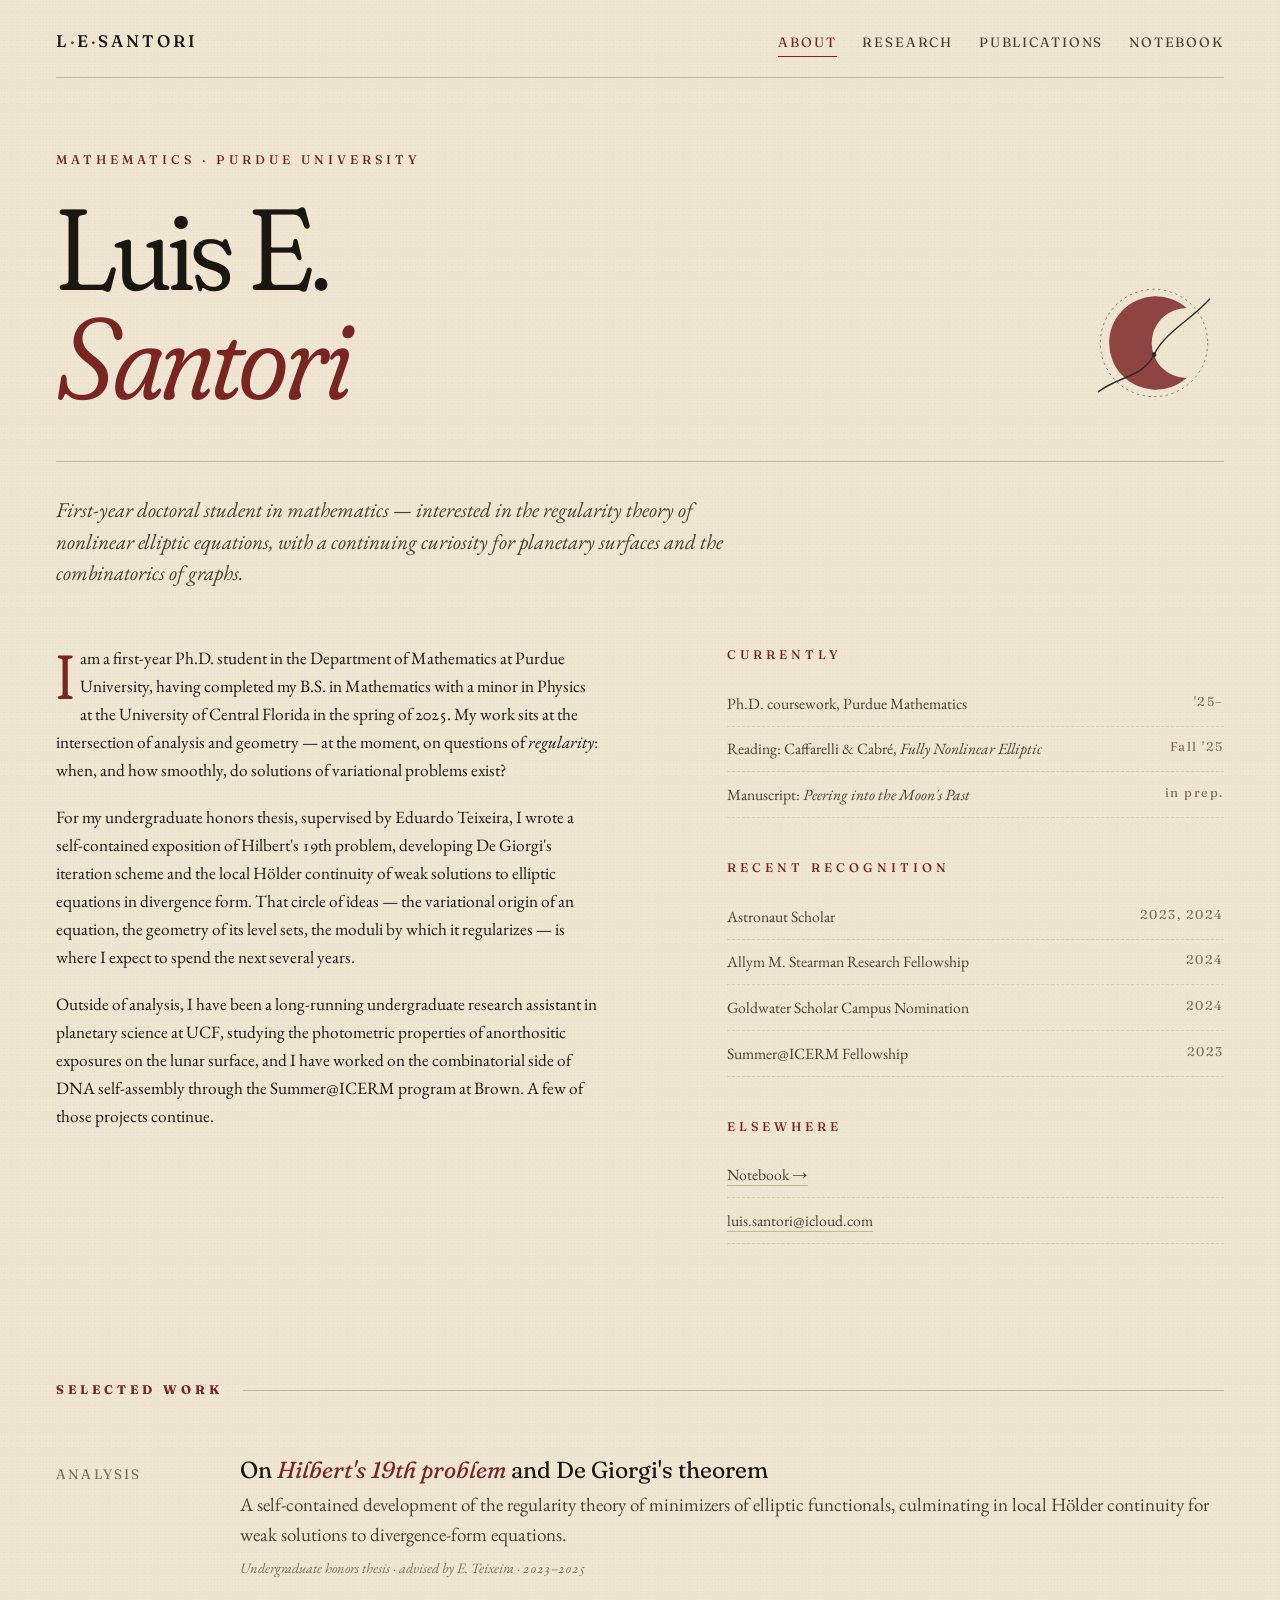
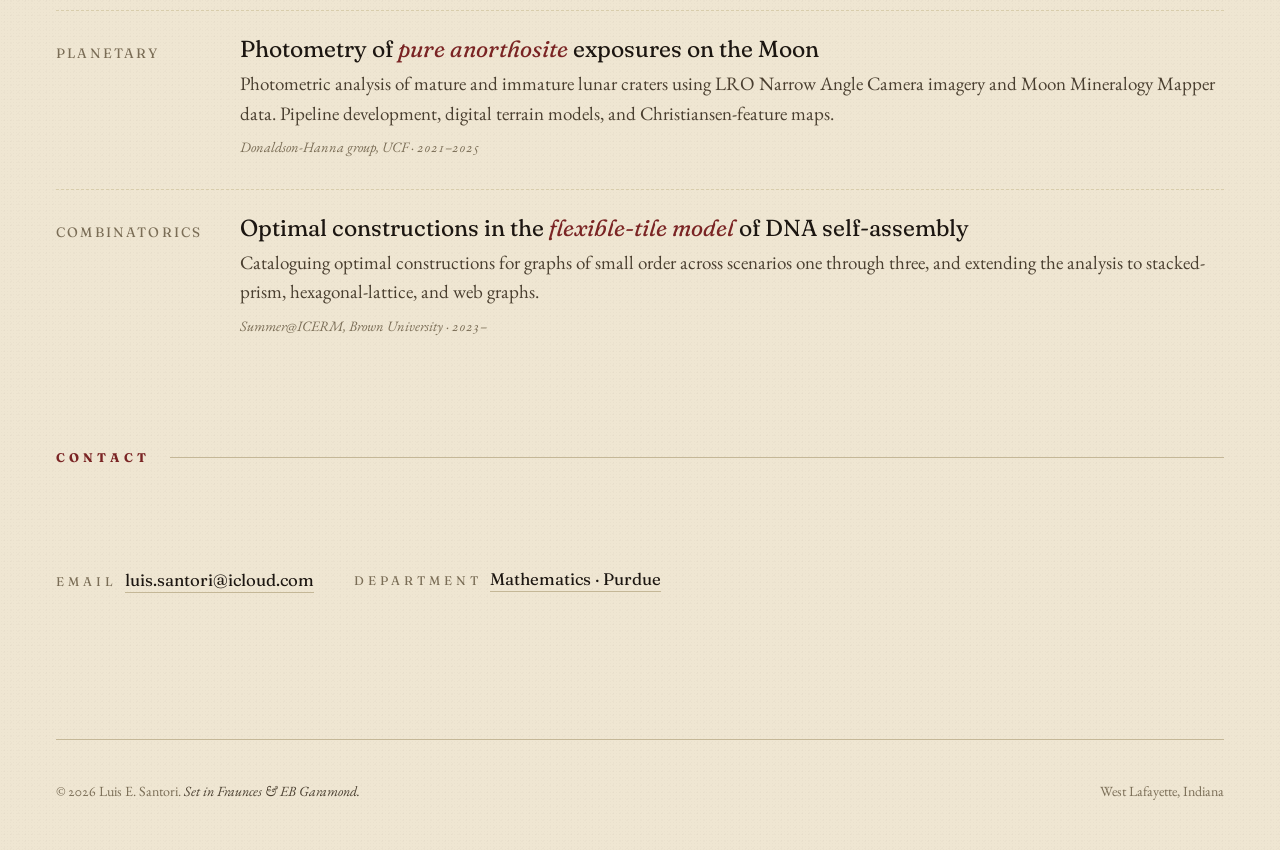
==== commit 442e75b4: "Remove telephone contact from index.html Removed telephone contact information from the contact sect" ====
--- a/index.html
+++ b/index.html
@@ -114,7 +114,6 @@
     <div class="contact">
       <div><span class="ctc-label">Email</span><a href="mailto:luis.santori@icloud.com">luis.santori@icloud.com</a></div>
       <div><span class="ctc-label">Department</span><a>Mathematics · Purdue</a></div>
-      <div><span class="ctc-label">Telephone</span><a href="tel:+17872381001">+1 (787) 238-1001</a></div>
     </div>
   </section>
 
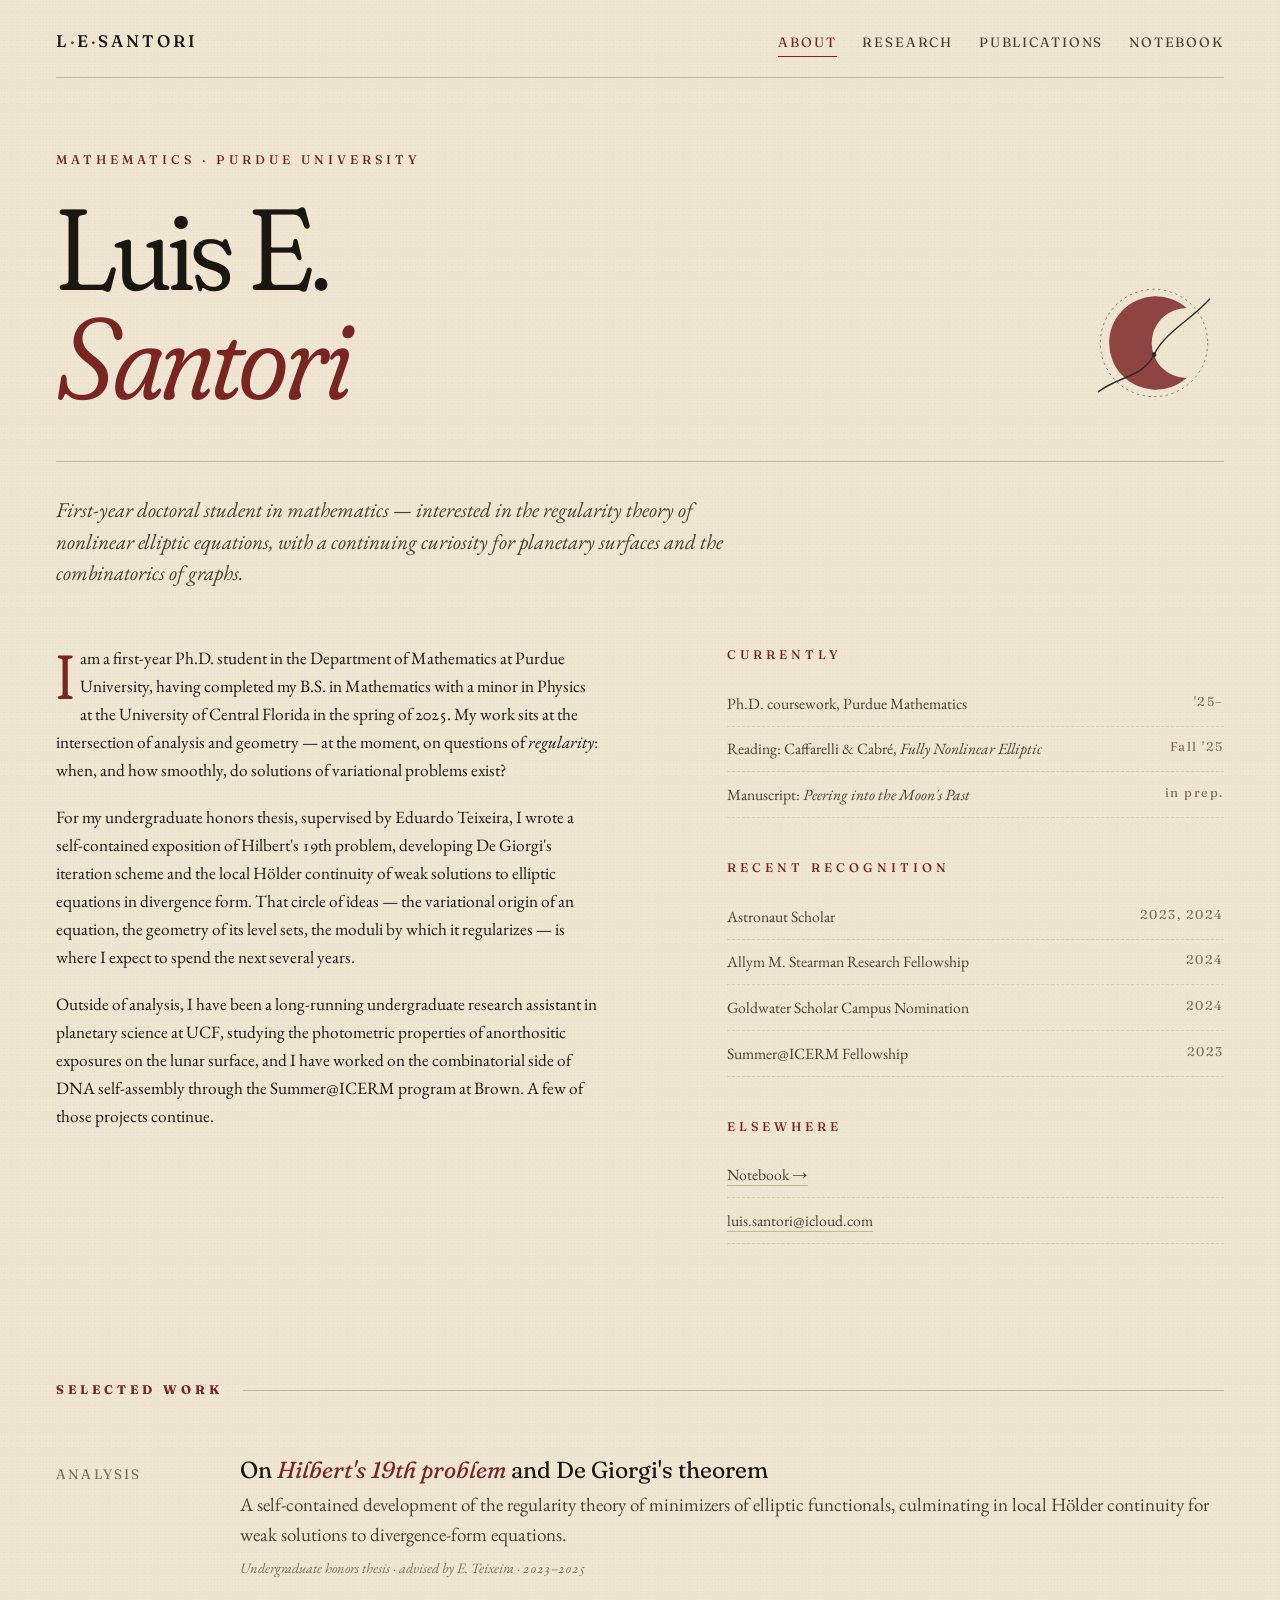
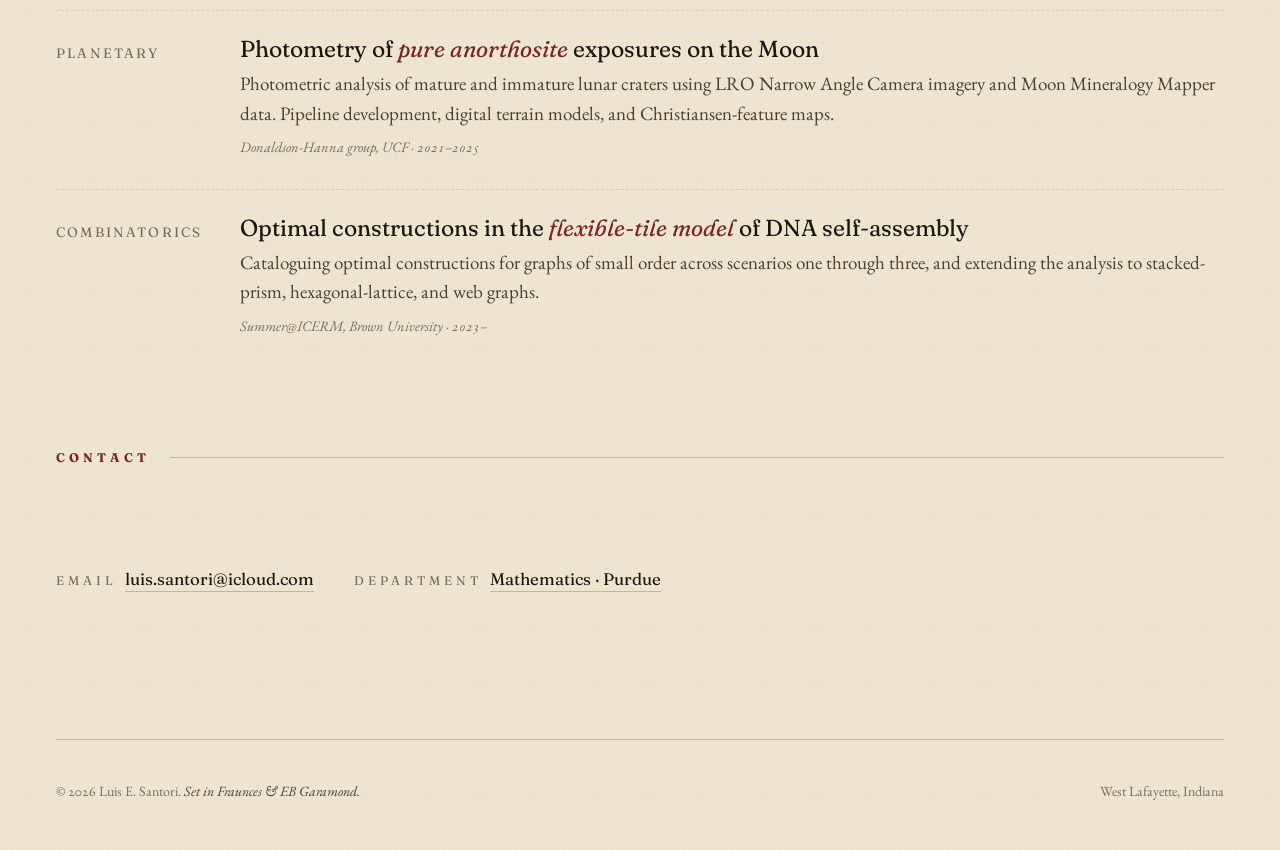
==== commit 72f343e4: "Update email address in index.html" ====
--- a/index.html
+++ b/index.html
@@ -71,7 +71,7 @@
       <h4>Elsewhere</h4>
       <ul>
         <li><span><a href="blog.html" style="text-decoration:none; color:inherit; border-bottom:1px solid var(--rule);">Notebook →</a></span><span class="year"></span></li>
-        <li><span><a href="mailto:luis.santori@icloud.com" style="text-decoration:none; color:inherit; border-bottom:1px solid var(--rule);">luis.santori@icloud.com</a></span><span class="year"></span></li>
+        <li><span><a href="mailto:lsantori@purdue.edu" style="text-decoration:none; color:inherit; border-bottom:1px solid var(--rule);">luis.santori@icloud.com</a></span><span class="year"></span></li>
       </ul>
     </aside>
 
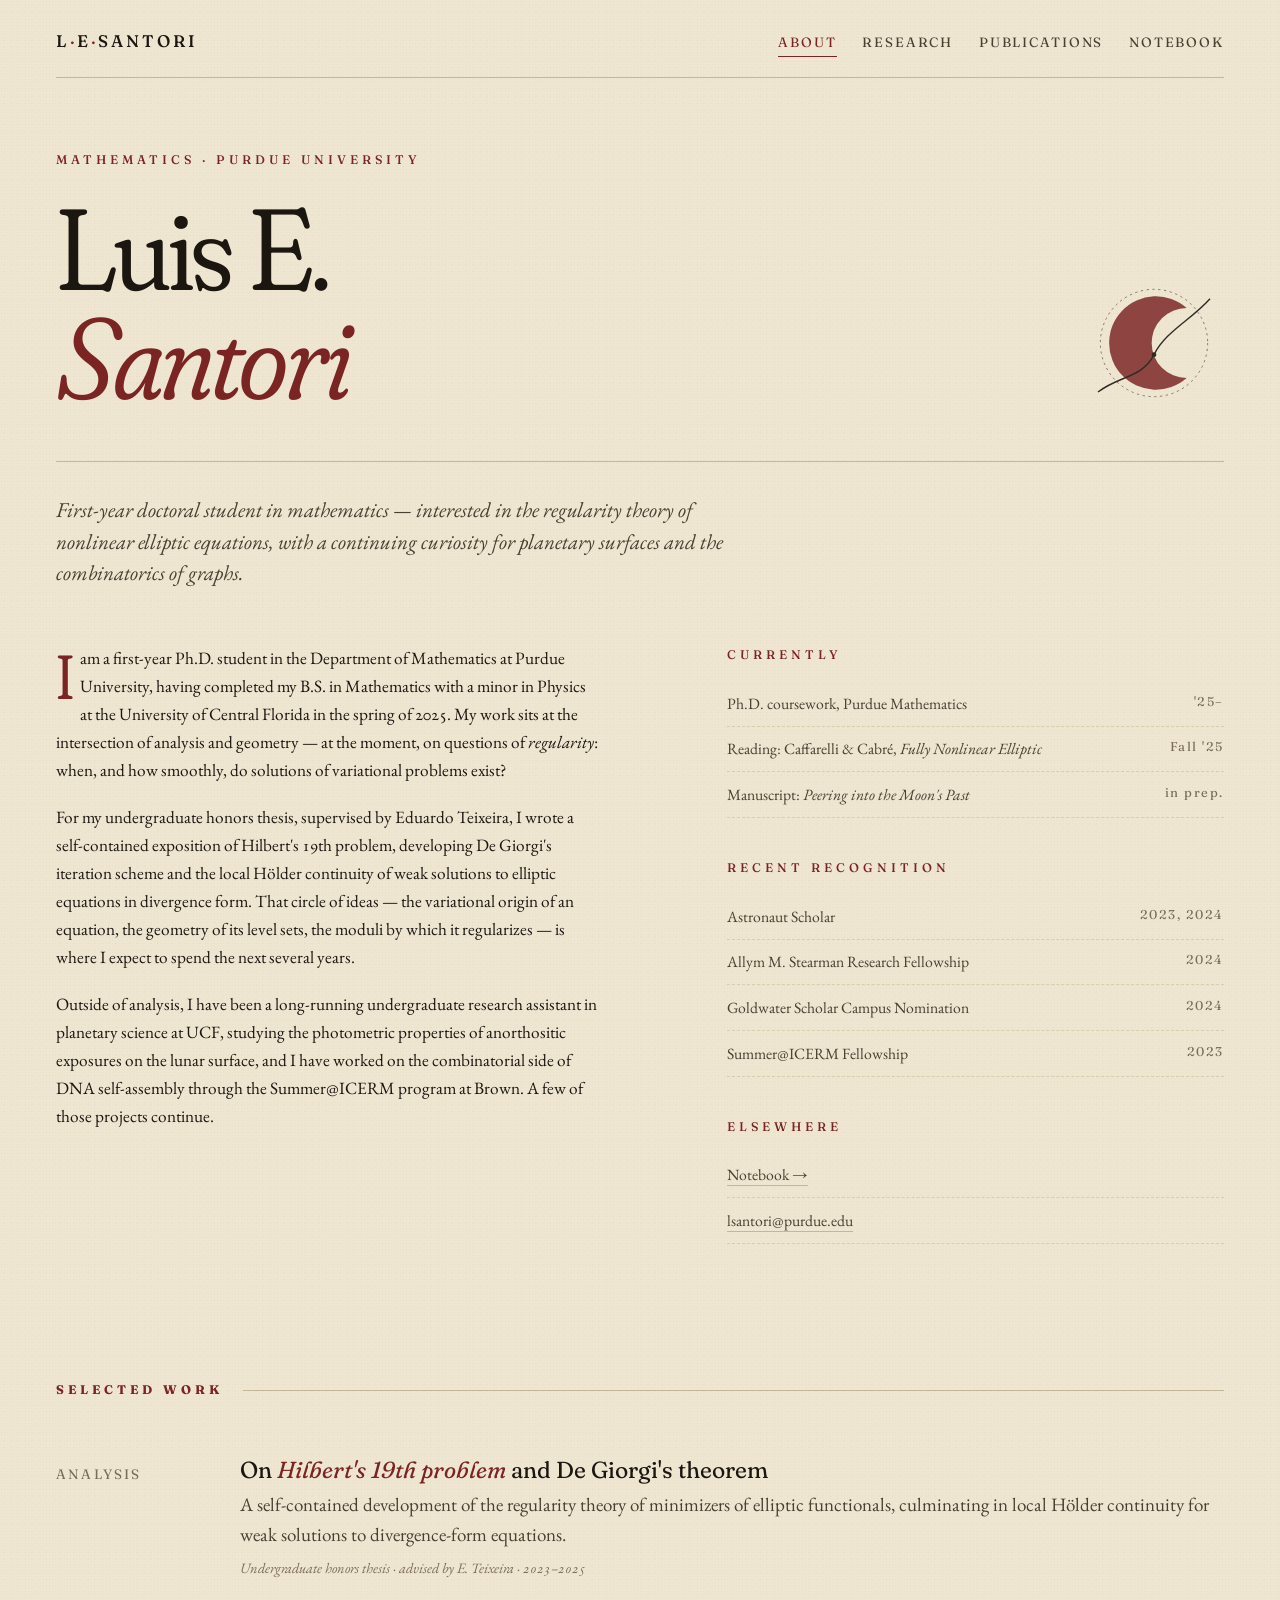
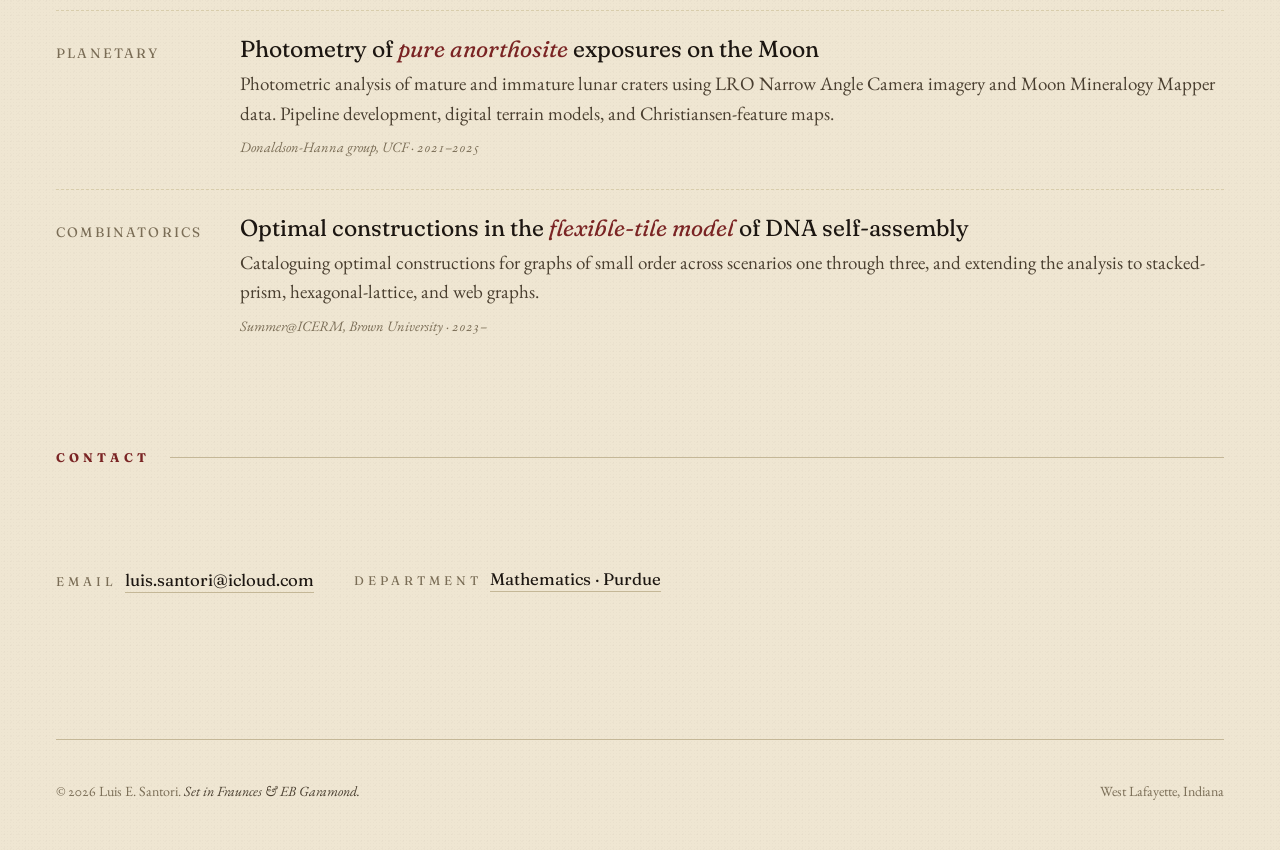
==== commit c1b05f83: "Update email address in index.html" ====
--- a/index.html
+++ b/index.html
@@ -71,7 +71,7 @@
       <h4>Elsewhere</h4>
       <ul>
         <li><span><a href="blog.html" style="text-decoration:none; color:inherit; border-bottom:1px solid var(--rule);">Notebook →</a></span><span class="year"></span></li>
-        <li><span><a href="mailto:lsantori@purdue.edu" style="text-decoration:none; color:inherit; border-bottom:1px solid var(--rule);">luis.santori@icloud.com</a></span><span class="year"></span></li>
+        <li><span><a href="mailto:lsantori@purdue.edu" style="text-decoration:none; color:inherit; border-bottom:1px solid var(--rule);">lsantori@purdue.edu</a></span><span class="year"></span></li>
       </ul>
     </aside>
 
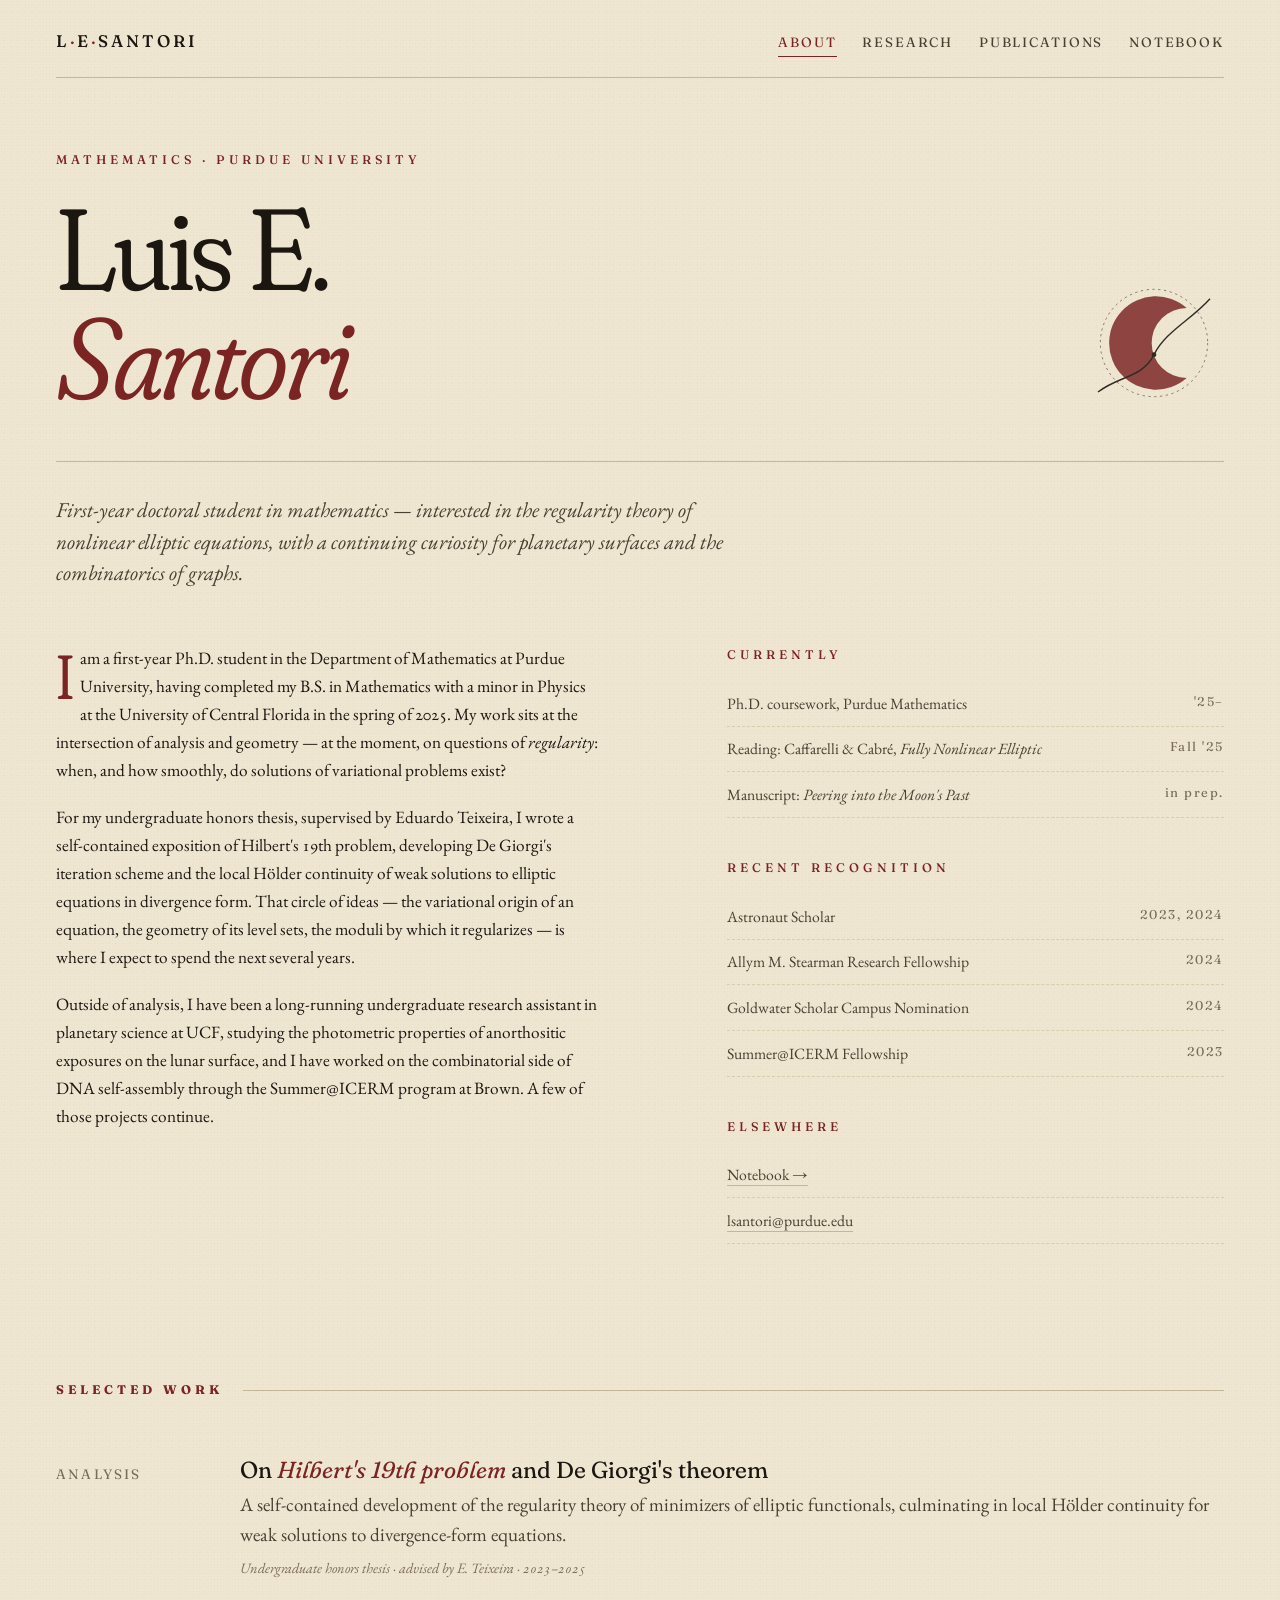
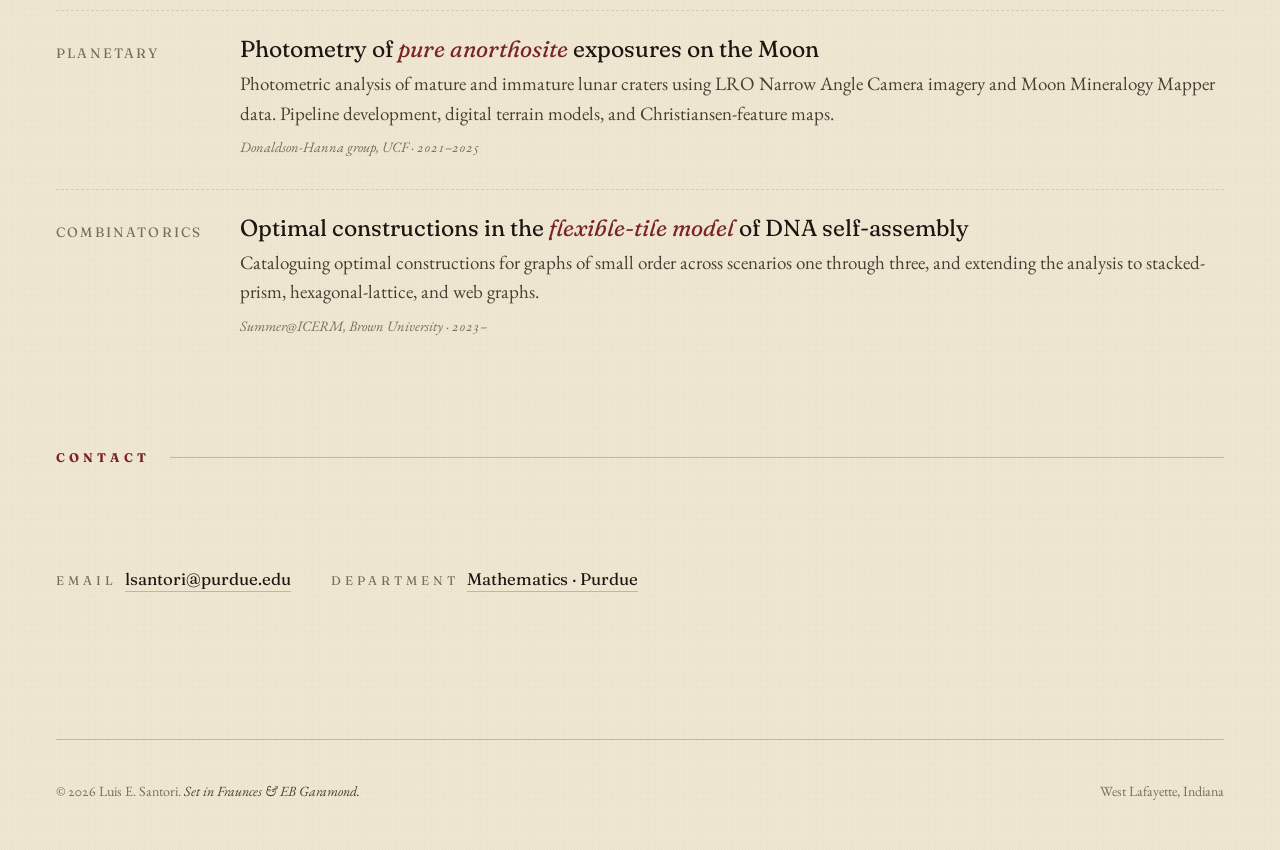
==== commit 34fe2db0: "Update contact email in index.html" ====
--- a/index.html
+++ b/index.html
@@ -112,7 +112,7 @@
   <section class="section rise d4">
     <h2 class="section-title">Contact</h2>
     <div class="contact">
-      <div><span class="ctc-label">Email</span><a href="mailto:luis.santori@icloud.com">luis.santori@icloud.com</a></div>
+      <div><span class="ctc-label">Email</span><a href="mailto:lsantori@purdue.edu">lsantori@purdue.edu</a></div>
       <div><span class="ctc-label">Department</span><a>Mathematics · Purdue</a></div>
     </div>
   </section>
